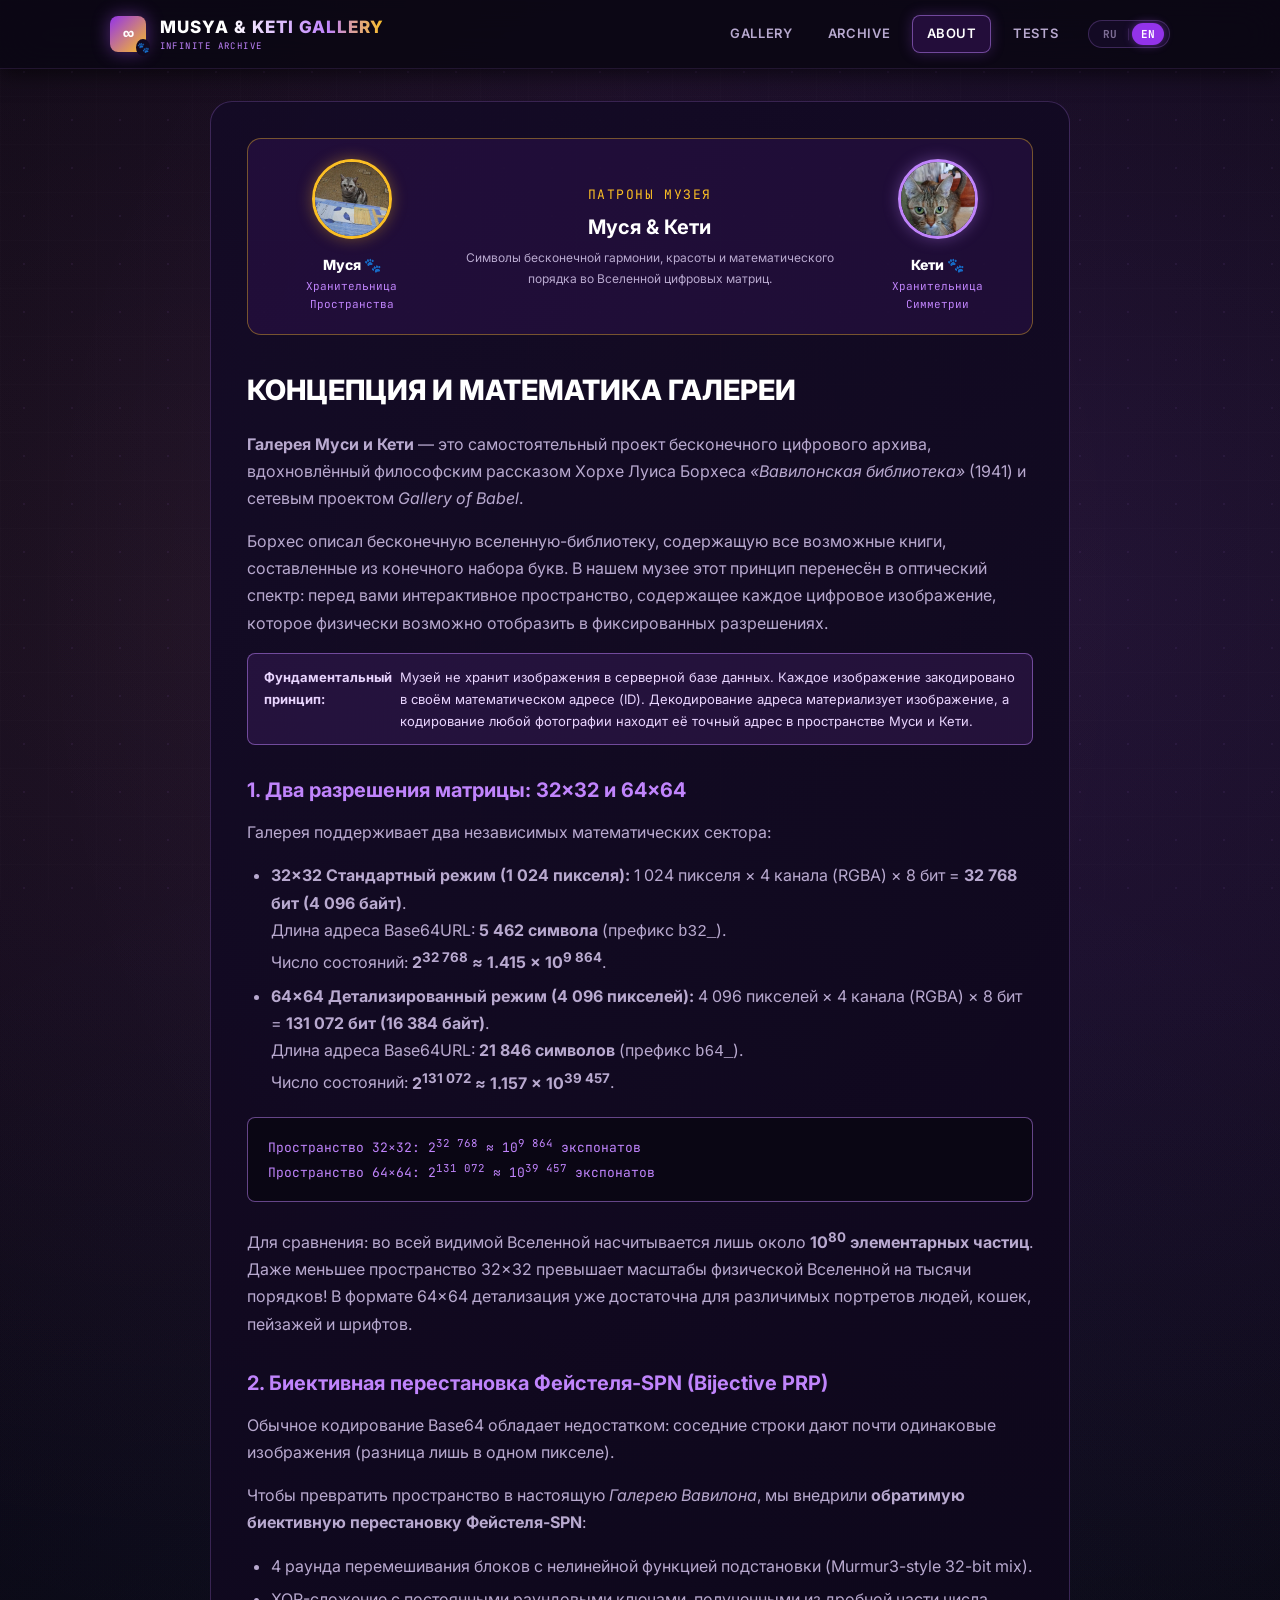
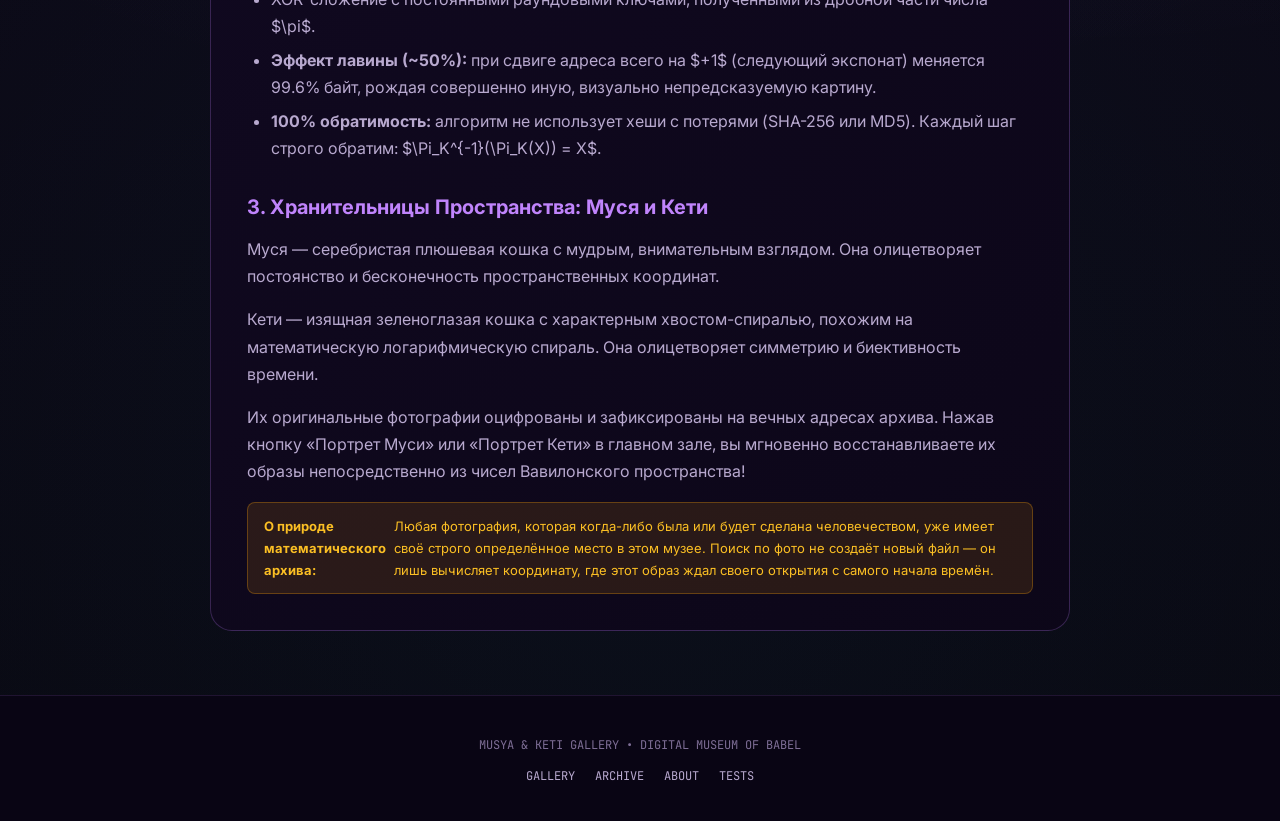
==== docs/about.html @ 3950c117 "Add files via upload" ====
<!DOCTYPE html>
<html lang="ru">
<head>
  <meta charset="UTF-8">
  <meta name="viewport" content="width=device-width, initial-scale=1.0, maximum-scale=5.0">
  <title data-i18n="nav_about">О МУЗЕЕ — ГАЛЕРЕЯ МУСИ И КЕТИ</title>
  <meta name="description" content="Философия, математика и история бесконечной галереи Муси и Кети — цифрового музея всех возможных изображений.">
  <link rel="stylesheet" href="style.css">
  <link rel="preconnect" href="https://fonts.googleapis.com">
  <link rel="preconnect" href="https://fonts.gstatic.com" crossorigin>
  <link href="https://fonts.googleapis.com/css2?family=Inter:wght@400;500;600;700;800;900&family=JetBrains+Mono:wght@400;500;700&display=swap" rel="stylesheet">
</head>
<body>

  <!-- Top Navigation Header -->
  <header class="site-header">
    <div class="container header-inner">
      <a href="index.html" class="logo-group">
        <div class="logo-symbol">∞</div>
        <div class="logo-text-wrap">
          <span class="logo-title" data-i18n="site_name">ГАЛЕРЕЯ МУСИ И КЕТИ</span>
          <span class="logo-badge" data-i18n="site_badge">БЕСКОНЕЧНЫЙ МУЗЕЙ</span>
        </div>
      </a>

      <div class="header-nav-group">
        <nav class="site-nav">
          <a href="index.html" class="nav-link" data-i18n="nav_gallery">ГАЛЕРЕЯ</a>
          <a href="explore.html" class="nav-link" data-i18n="nav_archive">ЗАЛ ЭКСПОНАТОВ</a>
          <a href="about.html" class="nav-link active" data-i18n="nav_about">О МУЗЕЕ</a>
          <a href="tests.html" class="nav-link" data-i18n="nav_tests">ТЕСТЫ</a>
        </nav>

        <!-- Language Switcher Pill -->
        <div class="lang-switch" role="group" aria-label="Выбор языка">
          <button id="langBtnRu" class="lang-btn active" type="button">RU</button>
          <span class="lang-divider">|</span>
          <button id="langBtnEn" class="lang-btn" type="button">EN</button>
        </div>
      </div>
    </div>
  </header>

  <main class="container">
    <article class="doc-box">
      <!-- Museum Dedication Banner -->
      <div style="display: flex; align-items: center; justify-content: center; gap: 1.5rem; margin-bottom: 2rem; padding: 1.25rem; background: rgba(147, 51, 234, 0.1); border: 1px solid var(--border-gold); border-radius: var(--radius-md);">
        <div style="text-align: center;">
          <img src="assets/musya.jpg" alt="Муся" style="width: 80px; height: 80px; border-radius: 50%; object-fit: cover; border: 3px solid var(--accent-gold); box-shadow: 0 0 15px rgba(251, 191, 36, 0.35);">
          <div style="font-weight: 800; font-size: 0.875rem; margin-top: 0.35rem; color: #fff;">Муся 🐾</div>
          <div style="font-size: 0.6875rem; color: var(--accent-lavender); font-family: var(--font-mono);">Хранительница Пространства</div>
        </div>

        <div style="text-align: center; max-width: 380px;">
          <div style="font-size: 0.8125rem; font-family: var(--font-mono); color: var(--accent-gold); letter-spacing: 0.12em;">ПАТРОНЫ МУЗЕЯ</div>
          <h2 style="margin: 0.25rem 0; font-size: 1.25rem; color: #fff;">Муся & Кети</h2>
          <p style="font-size: 0.75rem; color: var(--text-muted); margin: 0;">Символы бесконечной гармонии, красоты и математического порядка во Вселенной цифровых матриц.</p>
        </div>

        <div style="text-align: center;">
          <img src="assets/keti.jpg" alt="Кети" style="width: 80px; height: 80px; border-radius: 50%; object-fit: cover; object-position: center 25%; border: 3px solid var(--accent-lavender); box-shadow: 0 0 15px rgba(192, 132, 252, 0.35);">
          <div style="font-weight: 800; font-size: 0.875rem; margin-top: 0.35rem; color: #fff;">Кети 🐾</div>
          <div style="font-size: 0.6875rem; color: var(--accent-lavender); font-family: var(--font-mono);">Хранительница Симметрии</div>
        </div>
      </div>

      <h1>КОНЦЕПЦИЯ И МАТЕМАТИКА ГАЛЕРЕИ</h1>
      <p>
        <strong>Галерея Муси и Кети</strong> — это самостоятельный проект бесконечного цифрового архива, вдохновлённый философским рассказом Хорхе Луиса Борхеса <em>«Вавилонская библиотека»</em> (1941) и сетевым проектом <em>Gallery of Babel</em>.
      </p>
      <p>
        Борхес описал бесконечную вселенную-библиотеку, содержащую все возможные книги, составленные из конечного набора букв. В нашем музее этот принцип перенесён в оптический спектр: перед вами интерактивное пространство, содержащее каждое цифровое изображение, которое физически возможно отобразить в фиксированных разрешениях.
      </p>

      <div class="alert-banner alert-info">
        <strong>Фундаментальный принцип:</strong> Музей не хранит изображения в серверной базе данных. Каждое изображение закодировано в своём математическом адресе (ID). Декодирование адреса материализует изображение, а кодирование любой фотографии находит её точный адрес в пространстве Муси и Кети.
      </div>

      <h2>1. Два разрешения матрицы: 32×32 и 64×64</h2>
      <p>
        Галерея поддерживает два независимых математических сектора:
      </p>
      <ul>
        <li>
          <strong>32×32 Стандартный режим (1 024 пикселя):</strong>
          1 024 пикселя × 4 канала (RGBA) × 8 бит = <strong>32 768 бит (4 096 байт)</strong>.<br>
          Длина адреса Base64URL: <strong>5 462 символа</strong> (префикс <code>b32_</code>).<br>
          Число состояний: <strong>2<sup>32 768</sup> ≈ 1.415 × 10<sup>9 864</sup></strong>.
        </li>
        <li>
          <strong>64×64 Детализированный режим (4 096 пикселей):</strong>
          4 096 пикселей × 4 канала (RGBA) × 8 бит = <strong>131 072 бит (16 384 байт)</strong>.<br>
          Длина адреса Base64URL: <strong>21 846 символов</strong> (префикс <code>b64_</code>).<br>
          Число состояний: <strong>2<sup>131 072</sup> ≈ 1.157 × 10<sup>39 457</sup></strong>.
        </li>
      </ul>

      <div class="formula-card">
        Пространство 32×32: 2<sup>32 768</sup> ≈ 10<sup>9 864</sup> экспонатов<br>
        Пространство 64×64: 2<sup>131 072</sup> ≈ 10<sup>39 457</sup> экспонатов
      </div>

      <p>
        Для сравнения: во всей видимой Вселенной насчитывается лишь около <strong>10<sup>80</sup> элементарных частиц</strong>. Даже меньшее пространство 32×32 превышает масштабы физической Вселенной на тысячи порядков! В формате 64×64 детализация уже достаточна для различимых портретов людей, кошек, пейзажей и шрифтов.
      </p>

      <h2>2. Биективная перестановка Фейстеля-SPN (Bijective PRP)</h2>
      <p>
        Обычное кодирование Base64 обладает недостатком: соседние строки дают почти одинаковые изображения (разница лишь в одном пикселе).
      </p>
      <p>
        Чтобы превратить пространство в настоящую <em>Галерею Вавилона</em>, мы внедрили <strong>обратимую биективную перестановку Фейстеля-SPN</strong>:
      </p>
      <ul>
        <li>4 раунда перемешивания блоков с нелинейной функцией подстановки (Murmur3-style 32-bit mix).</li>
        <li>XOR-сложение с постоянными раундовыми ключами, полученными из дробной части числа $\pi$.</li>
        <li><strong>Эффект лавины (~50%):</strong> при сдвиге адреса всего на $+1$ (следующий экспонат) меняется 99.6% байт, рождая совершенно иную, визуально непредсказуемую картину.</li>
        <li><strong>100% обратимость:</strong> алгоритм не использует хеши с потерями (SHA-256 или MD5). Каждый шаг строго обратим: $\Pi_K^{-1}(\Pi_K(X)) = X$.</li>
      </ul>

      <h2>3. Хранительницы Пространства: Муся и Кети</h2>
      <p>
        Муся — серебристая плюшевая кошка с мудрым, внимательным взглядом. Она олицетворяет постоянство и бесконечность пространственных координат.
      </p>
      <p>
        Кети — изящная зеленоглазая кошка с характерным хвостом-спиралью, похожим на математическую логарифмическую спираль. Она олицетворяет симметрию и биективность времени.
      </p>
      <p>
        Их оригинальные фотографии оцифрованы и зафиксированы на вечных адресах архива. Нажав кнопку «Портрет Муси» или «Портрет Кети» в главном зале, вы мгновенно восстанавливаете их образы непосредственно из чисел Вавилонского пространства!
      </p>

      <div class="alert-banner alert-warning">
        <strong>О природе математического архива:</strong> Любая фотография, которая когда-либо была или будет сделана человечеством, уже имеет своё строго определённое место в этом музее. Поиск по фото не создаёт новый файл — он лишь вычисляет координату, где этот образ ждал своего открытия с самого начала времён.
      </div>
    </article>
  </main>

  <!-- Mobile Bottom Navigation Bar -->
  <aside class="mobile-bottom-bar" aria-label="Мобильная навигация">
    <nav class="mobile-bottom-nav">
      <a href="index.html" class="mob-nav-btn">
        <span class="mob-icon">🐾</span>
        <span data-i18n="nav_gallery">Галерея</span>
      </a>
      <a href="explore.html" class="mob-nav-btn">
        <span class="mob-icon">🔭</span>
        <span data-i18n="nav_archive">Зал</span>
      </a>
      <a href="about.html" class="mob-nav-btn active">
        <span class="mob-icon">📖</span>
        <span data-i18n="nav_about">О музее</span>
      </a>
      <a href="tests.html" class="mob-nav-btn">
        <span class="mob-icon">🧪</span>
        <span data-i18n="nav_tests">Тесты</span>
      </a>
    </nav>
  </aside>

  <!-- Site Footer -->
  <footer class="site-footer">
    <div class="container footer-inner">
      <p data-i18n="footer_copy">ГАЛЕРЕЯ МУСИ И КЕТИ • БЕСКОНЕЧНЫЙ ЦИФРОВОЙ МУЗЕЙ</p>
      <div class="footer-links">
        <a href="index.html" data-i18n="nav_gallery">ГАЛЕРЕЯ</a>
        <a href="explore.html" data-i18n="nav_archive">ЗАЛ ЭКСПОНАТОВ</a>
        <a href="about.html" data-i18n="nav_about">О МУЗЕЕ</a>
        <a href="tests.html" data-i18n="nav_tests">ТЕСТЫ</a>
      </div>
    </div>
  </footer>

  <script src="i18n.js"></script>
</body>
</html>
---- docs/style.css ----
/*
 * MUSYA & KETI: INFINITE GALLERY - DIGITAL MUSEUM ARCHIVE
 * Dedicated to the two feline guardians: Musya & Keti
 * Aesthetic: Regal Obsidian & Deep Cosmic Amethyst, Ethereal Lavender Glow,
 * Warm Starlight Gold Accents, Beveled Museum Frames & Celestial Motifs
 * Fully Responsive: Desktop, Tablet, and Mobile (from 320px)
 */

:root {
  /* Cosmic Backgrounds */
  --bg-void: #07060b;
  --bg-hall: #0c0817;
  --bg-card: #130a24;
  --bg-card-hover: #1c1033;
  --bg-card-elevated: #22143d;
  --bg-input: #0a0614;

  /* Museum Beveled Frames */
  --frame-outer: #160c2b;
  --frame-bevel: #2a164d;
  --frame-inner: #fdfefe;
  --frame-gold: #fbbf24;
  --frame-gold-glow: rgba(251, 191, 36, 0.4);
  --frame-glow: rgba(168, 85, 247, 0.35);

  /* Color Accents */
  --accent-purple: #9333ea;
  --accent-lavender: #c084fc;
  --accent-lavender-light: #e9d5ff;
  --accent-purple-glow: rgba(168, 85, 247, 0.45);
  --accent-gold: #fbbf24;
  --accent-gold-dark: #d97706;
  --accent-gold-glow: rgba(251, 191, 36, 0.35);
  --accent-blue: #38bdf8;
  --accent-blue-glow: rgba(56, 189, 248, 0.25);
  --accent-indigo: #6366f1;

  /* Borders */
  --border-subtle: rgba(192, 132, 252, 0.12);
  --border-light: rgba(192, 132, 252, 0.24);
  --border-accent: rgba(192, 132, 252, 0.5);
  --border-gold: rgba(251, 191, 36, 0.4);

  /* Typography Colors */
  --text-main: #fcfbfe;
  --text-muted: #b8a9cf;
  --text-dim: #7e6e96;
  --text-accent: #d8b4fe;
  --text-gold: #fde68a;

  /* Status Colors */
  --status-success: #10b981;
  --status-error: #f43f5e;
  --status-warning: #f59e0b;

  /* Fonts */
  --font-sans: 'Inter', -apple-system, BlinkMacSystemFont, 'Segoe UI', Roboto, sans-serif;
  --font-mono: 'JetBrains Mono', 'Fira Code', 'Courier New', monospace;

  /* Border Radii */
  --radius-xs: 4px;
  --radius-sm: 8px;
  --radius-md: 14px;
  --radius-lg: 22px;
  --radius-full: 9999px;
}

*, *::before, *::after {
  box-sizing: border-box;
  margin: 0;
  padding: 0;
}

html {
  font-size: 16px;
  scroll-behavior: smooth;
  color-scheme: dark;
  -webkit-text-size-adjust: 100%;
}

body {
  background-color: var(--bg-void);
  color: var(--text-main);
  font-family: var(--font-sans);
  line-height: 1.5;
  min-height: 100vh;
  display: flex;
  flex-direction: column;
  overflow-x: hidden;
  background-image: 
    radial-gradient(circle at 50% 12%, rgba(147, 51, 234, 0.12) 0%, transparent 65%),
    radial-gradient(circle at 15% 25%, rgba(251, 191, 36, 0.05) 0%, transparent 45%),
    radial-gradient(circle at 85% 25%, rgba(192, 132, 252, 0.08) 0%, transparent 50%),
    radial-gradient(circle at 50% 85%, rgba(56, 189, 248, 0.05) 0%, transparent 60%),
    linear-gradient(to bottom, #07060b, #0d0818 40%, #08060e);
}

/* Celestial Starlight & Arch Grid Texture */
body::before {
  content: "";
  position: fixed;
  inset: 0;
  background-size: 48px 48px;
  background-image: 
    radial-gradient(circle, rgba(192, 132, 252, 0.07) 1px, transparent 1px),
    linear-gradient(to right, rgba(255, 255, 255, 0.012) 1px, transparent 1px),
    linear-gradient(to bottom, rgba(255, 255, 255, 0.012) 1px, transparent 1px);
  pointer-events: none;
  z-index: 0;
}

.container {
  width: 100%;
  max-width: 1100px;
  margin: 0 auto;
  padding: 0 1.25rem;
  position: relative;
  z-index: 1;
}

/* =========================================
   TOP NAVIGATION HEADER
   ========================================= */

.site-header {
  border-bottom: 1px solid var(--border-subtle);
  background: rgba(11, 7, 20, 0.92);
  backdrop-filter: blur(20px);
  -webkit-backdrop-filter: blur(20px);
  position: sticky;
  top: 0;
  z-index: 100;
  box-shadow: 0 4px 20px rgba(0, 0, 0, 0.6);
}

.header-inner {
  display: flex;
  align-items: center;
  justify-content: space-between;
  height: 68px;
  gap: 1rem;
}

.logo-group {
  display: flex;
  align-items: center;
  gap: 0.85rem;
  text-decoration: none;
  color: var(--text-main);
  transition: transform 0.2s ease;
}

.logo-group:hover {
  transform: translateY(-1px);
}

.logo-symbol {
  width: 36px;
  height: 36px;
  border-radius: var(--radius-sm);
  background: linear-gradient(135deg, var(--accent-purple), var(--accent-gold));
  display: flex;
  align-items: center;
  justify-content: center;
  font-weight: 800;
  font-family: var(--font-mono);
  font-size: 1.15rem;
  color: #fff;
  box-shadow: 0 0 18px var(--accent-purple-glow);
  position: relative;
}

.logo-symbol::after {
  content: "🐾";
  position: absolute;
  font-size: 0.625rem;
  bottom: -4px;
  right: -4px;
  background: #110920;
  border-radius: 50%;
  padding: 1px;
}

.logo-text-wrap {
  display: flex;
  flex-direction: column;
}

.logo-title {
  font-size: 1.0625rem;
  font-weight: 800;
  letter-spacing: 0.06em;
  background: linear-gradient(90deg, #ffffff 30%, var(--accent-lavender) 75%, var(--accent-gold) 100%);
  -webkit-background-clip: text;
  -webkit-text-fill-color: transparent;
}

.logo-badge {
  font-family: var(--font-mono);
  font-size: 0.5625rem;
  letter-spacing: 0.16em;
  color: var(--accent-lavender);
  text-transform: uppercase;
}

.header-nav-group {
  display: flex;
  align-items: center;
  gap: 1rem;
}

.site-nav {
  display: flex;
  align-items: center;
  gap: 0.5rem;
}

.nav-link {
  font-size: 0.8125rem;
  font-weight: 600;
  letter-spacing: 0.05em;
  text-transform: uppercase;
  color: var(--text-muted);
  text-decoration: none;
  padding: 0.45rem 0.85rem;
  border-radius: var(--radius-sm);
  transition: all 0.2s ease;
  min-height: 38px;
  display: inline-flex;
  align-items: center;
}

.nav-link:hover {
  color: var(--text-main);
  background: rgba(192, 132, 252, 0.08);
}

.nav-link.active {
  color: #fff;
  background: rgba(147, 51, 234, 0.18);
  border: 1px solid var(--border-accent);
  box-shadow: 0 0 14px rgba(168, 85, 247, 0.25);
}

/* Language Switcher Pill in Header */
.lang-switch {
  display: inline-flex;
  align-items: center;
  background: var(--bg-card);
  border: 1px solid var(--border-light);
  border-radius: var(--radius-full);
  padding: 2px 5px;
  gap: 2px;
}

.lang-btn {
  background: transparent;
  border: none;
  color: var(--text-dim);
  font-family: var(--font-mono);
  font-size: 0.6875rem;
  font-weight: 700;
  padding: 0.25rem 0.55rem;
  border-radius: var(--radius-full);
  cursor: pointer;
  transition: all 0.2s ease;
}

.lang-btn:hover {
  color: var(--text-main);
}

.lang-btn.active {
  background: var(--accent-purple);
  color: #fff;
  box-shadow: 0 0 10px var(--accent-purple-glow);
}

.lang-divider {
  color: var(--border-light);
  font-size: 0.625rem;
}

/* =========================================
   CATS MUSEUM HERO (MUSYA & KETI MEDALLIONS)
   ========================================= */

.cats-museum-hero {
  width: 100%;
  max-width: 900px;
  margin: 1.5rem auto 1.5rem;
  display: flex;
  align-items: center;
  justify-content: space-between;
  gap: 1.25rem;
  padding: 1.25rem 1.75rem;
  background: linear-gradient(135deg, rgba(23, 13, 44, 0.75) 0%, rgba(13, 8, 25, 0.85) 100%);
  border: 1px solid var(--border-light);
  border-radius: var(--radius-lg);
  box-shadow: 
    0 15px 35px -5px rgba(0, 0, 0, 0.7),
    inset 0 0 30px rgba(168, 85, 247, 0.08),
    0 0 0 1px rgba(251, 191, 36, 0.15);
  backdrop-filter: blur(12px);
  position: relative;
  overflow: hidden;
}

.cats-museum-hero::before {
  content: "";
  position: absolute;
  top: 0;
  left: 20%;
  right: 20%;
  height: 1px;
  background: linear-gradient(90deg, transparent, var(--accent-gold), var(--accent-lavender), transparent);
}

/* Cat Guardian Medallion Card */
.cat-guardian-card {
  display: flex;
  flex-direction: column;
  align-items: center;
  gap: 0.5rem;
  cursor: pointer;
  text-decoration: none;
  background: transparent;
  border: none;
  color: inherit;
  transition: all 0.25s ease;
  user-select: none;
  padding: 0.25rem;
  flex: 0 0 130px;
}

.cat-guardian-card:hover {
  transform: translateY(-3px) scale(1.03);
}

.cat-guardian-card:hover .cat-medallion-frame {
  box-shadow: 
    0 0 30px var(--accent-purple-glow),
    0 0 0 3px var(--accent-gold),
    inset 0 0 15px var(--accent-purple);
}

.cat-guardian-card:hover .cat-portrait-img {
  transform: scale(1.08);
}

.cat-guardian-card:focus-visible {
  outline: 2px solid var(--accent-gold);
  border-radius: var(--radius-md);
}

/* Circular Medallion Frame */
.cat-medallion-frame {
  width: 96px;
  height: 96px;
  border-radius: 50%;
  position: relative;
  padding: 4px;
  background: linear-gradient(135deg, var(--accent-gold) 0%, var(--frame-bevel) 45%, var(--accent-purple) 100%);
  box-shadow: 
    0 0 22px rgba(168, 85, 247, 0.35),
    0 0 0 2px rgba(251, 191, 36, 0.35),
    inset 0 0 12px rgba(0, 0, 0, 0.8);
  animation: catPulse 4s ease-in-out infinite;
  display: flex;
  align-items: center;
  justify-content: center;
}

.cat-keti .cat-medallion-frame {
  animation-delay: 2s;
  background: linear-gradient(135deg, var(--accent-lavender) 0%, var(--frame-bevel) 45%, var(--accent-gold) 100%);
}

@keyframes catPulse {
  0%, 100% {
    box-shadow: 
      0 0 20px rgba(168, 85, 247, 0.35),
      0 0 0 2px rgba(251, 191, 36, 0.3);
  }
  50% {
    box-shadow: 
      0 0 32px rgba(192, 132, 252, 0.6),
      0 0 0 2px rgba(251, 191, 36, 0.6);
  }
}

.cat-portrait-img {
  width: 100%;
  height: 100%;
  border-radius: 50%;
  object-fit: cover;
  object-position: center;
  display: block;
  transition: transform 0.35s ease;
  border: 2px solid #000;
}

.cat-keti .cat-portrait-img {
  object-position: center 25%;
}

.cat-paw-badge {
  position: absolute;
  bottom: -2px;
  right: -2px;
  width: 26px;
  height: 26px;
  border-radius: 50%;
  background: var(--bg-card-elevated);
  border: 2px solid var(--accent-gold);
  color: var(--accent-gold);
  font-size: 0.75rem;
  display: flex;
  align-items: center;
  justify-content: center;
  box-shadow: 0 2px 8px rgba(0, 0, 0, 0.8);
}

.cat-info-tag {
  display: flex;
  flex-direction: column;
  align-items: center;
  text-align: center;
}

.cat-name {
  font-weight: 800;
  font-size: 0.9375rem;
  letter-spacing: 0.04em;
  color: #fff;
  display: flex;
  align-items: center;
  gap: 0.25rem;
}

.cat-role {
  font-size: 0.6875rem;
  color: var(--accent-lavender);
  font-family: var(--font-mono);
  letter-spacing: 0.02em;
  white-space: nowrap;
}

/* Center Grand Title in Hero */
.museum-grand-title {
  display: flex;
  flex-direction: column;
  align-items: center;
  text-align: center;
  flex: 1;
}

.museum-celestial-badge {
  display: inline-flex;
  align-items: center;
  gap: 0.5rem;
  background: rgba(147, 51, 234, 0.15);
  border: 1px solid var(--border-accent);
  padding: 0.25rem 0.85rem;
  border-radius: var(--radius-full);
  font-family: var(--font-mono);
  font-size: 0.6875rem;
  font-weight: 700;
  color: var(--accent-lavender);
  letter-spacing: 0.15em;
  margin-bottom: 0.5rem;
  box-shadow: 0 0 15px rgba(168, 85, 247, 0.2);
}

.star-icon {
  color: var(--accent-gold);
  font-size: 0.8125rem;
}

.paw-icon {
  font-size: 0.75rem;
}

.museum-main-heading {
  font-size: 1.85rem;
  font-weight: 900;
  letter-spacing: 0.05em;
  line-height: 1.15;
  background: linear-gradient(135deg, #ffffff 20%, var(--accent-lavender) 65%, var(--accent-gold) 100%);
  -webkit-background-clip: text;
  -webkit-text-fill-color: transparent;
  margin-bottom: 0.4rem;
  text-shadow: 0 0 35px rgba(168, 85, 247, 0.3);
}

.museum-sub-heading {
  font-size: 0.8125rem;
  color: var(--text-muted);
  max-width: 480px;
  line-height: 1.45;
}

/* =========================================
   MUSEUM EXHIBITION HALL (MAIN SCREEN)
   ========================================= */

.museum-hall {
  padding: 0.5rem 0 3.5rem;
  display: flex;
  flex-direction: column;
  align-items: center;
  text-align: center;
}

/* Top Exhibition Header Bar (Above the Artwork) */
.exhibit-top-bar {
  width: 100%;
  max-width: 580px;
  display: flex;
  flex-wrap: wrap;
  align-items: center;
  justify-content: space-between;
  gap: 0.75rem;
  margin-bottom: 1.25rem;
  padding: 0 0.5rem;
}

.exhibit-number-tag {
  display: flex;
  align-items: center;
  gap: 0.5rem;
  font-family: var(--font-mono);
  font-size: 0.75rem;
  color: var(--text-muted);
}

.exhibit-badge {
  background: rgba(147, 51, 234, 0.16);
  border: 1px solid var(--border-accent);
  color: var(--accent-lavender);
  padding: 0.22rem 0.65rem;
  border-radius: var(--radius-full);
  font-size: 0.6875rem;
  font-weight: 700;
  text-transform: uppercase;
  letter-spacing: 0.04em;
}

.exhibit-short-id {
  color: var(--text-accent);
  cursor: pointer;
  border-bottom: 1px dashed rgba(192, 132, 252, 0.45);
  transition: all 0.2s ease;
}

.exhibit-short-id:hover {
  color: #fff;
  border-bottom-color: var(--accent-gold);
}

.exhibit-top-actions {
  display: flex;
  align-items: center;
  gap: 0.5rem;
}

/* Resolution Sector Pills */
.res-pill-switch {
  display: inline-flex;
  background: var(--bg-card);
  border: 1px solid var(--border-light);
  border-radius: var(--radius-full);
  padding: 2px;
}

.res-pill-btn {
  background: transparent;
  border: none;
  color: var(--text-dim);
  font-family: var(--font-mono);
  font-size: 0.6875rem;
  font-weight: 700;
  padding: 0.25rem 0.65rem;
  border-radius: var(--radius-full);
  cursor: pointer;
  transition: all 0.2s ease;
}

.res-pill-btn.active {
  background: linear-gradient(135deg, var(--accent-purple), var(--accent-indigo));
  color: #fff;
  box-shadow: 0 0 12px var(--accent-purple-glow);
}

/* =========================================
   THE CENTRAL MUSEUM FRAME (MASTERPIECE)
   ========================================= */

.museum-frame-stage {
  position: relative;
  display: flex;
  align-items: center;
  justify-content: center;
  margin: 0.5rem 0 1.5rem;
}

/* Outer Beveled Royal Amethyst Frame */
.museum-frame-outer {
  background: linear-gradient(135deg, #1c0e33 0%, #100820 50%, #1a0e30 100%);
  border: 14px solid var(--frame-bevel);
  border-radius: var(--radius-md);
  box-shadow: 
    0 25px 60px -10px rgba(0, 0, 0, 0.95),
    0 0 0 2px var(--border-gold),
    0 0 45px var(--frame-glow);
  padding: 10px;
  position: relative;
  transition: all 0.3s ease;
}

.museum-frame-outer::before {
  content: "";
  position: absolute;
  inset: -14px;
  border: 1px solid rgba(251, 191, 36, 0.3);
  border-radius: calc(var(--radius-md) + 2px);
  pointer-events: none;
}

/* Inner Light Passe-Partout / Matte Lining */
.museum-frame-inner {
  background: #000;
  border: 3px solid rgba(255, 255, 255, 0.9);
  box-shadow: 
    inset 0 0 25px rgba(0, 0, 0, 0.9),
    0 0 0 1px rgba(251, 191, 36, 0.4);
  border-radius: 2px;
  overflow: hidden;
  display: flex;
  align-items: center;
  justify-content: center;
  position: relative;
}

/* The Canvas Itself */
.artwork-canvas {
  width: 440px;
  height: 440px;
  max-width: 84vw;
  max-height: 84vw;
  image-rendering: -moz-crisp-edges;
  image-rendering: -webkit-crisp-edges;
  image-rendering: pixelated;
  image-rendering: crisp-edges;
  display: block;
}

/* =========================================
   MUSEUM CONTROLS & BABEL NAVIGATION DECK
   ========================================= */

.museum-controls {
  width: 100%;
  max-width: 580px;
  display: flex;
  flex-direction: column;
  gap: 0.85rem;
  margin-bottom: 2rem;
}

/* Primary Traversal Row: PREV / RANDOM / NEXT */
.traversal-row {
  display: flex;
  align-items: center;
  justify-content: center;
  gap: 0.55rem;
}

.nav-btn {
  display: inline-flex;
  align-items: center;
  justify-content: center;
  gap: 0.45rem;
  background: var(--bg-card);
  border: 1px solid var(--border-light);
  color: var(--text-main);
  font-family: var(--font-sans);
  font-size: 0.8125rem;
  font-weight: 700;
  letter-spacing: 0.04em;
  padding: 0.75rem 1.15rem;
  border-radius: var(--radius-sm);
  cursor: pointer;
  transition: all 0.2s ease;
  min-height: 48px;
  text-decoration: none;
  flex: 1;
}

.nav-btn:hover {
  background: var(--bg-card-hover);
  border-color: var(--border-accent);
  transform: translateY(-1px);
  box-shadow: 0 4px 12px rgba(0, 0, 0, 0.4);
}

.nav-btn-random {
  background: linear-gradient(135deg, var(--accent-purple), #7c3aed);
  border-color: transparent;
  color: #fff;
  box-shadow: 0 4px 16px var(--accent-purple-glow);
  flex: 1.25;
}

.nav-btn-random:hover {
  box-shadow: 0 6px 24px rgba(168, 85, 247, 0.55);
  transform: translateY(-2px);
}

.nav-btn-step {
  font-family: var(--font-mono);
  font-size: 0.75rem;
  padding: 0.5rem 0.75rem;
  flex: 0 0 auto;
  color: var(--text-dim);
}

.nav-btn-step:hover {
  color: var(--accent-lavender);
}

/* Auxiliary Tools Row */
.tools-row {
  display: flex;
  flex-wrap: wrap;
  align-items: center;
  justify-content: center;
  gap: 0.5rem;
}

.tool-btn {
  background: rgba(23, 13, 44, 0.65);
  border: 1px solid var(--border-light);
  color: var(--text-muted);
  font-family: var(--font-sans);
  font-size: 0.75rem;
  font-weight: 600;
  padding: 0.5rem 0.85rem;
  border-radius: var(--radius-sm);
  cursor: pointer;
  transition: all 0.2s ease;
  display: inline-flex;
  align-items: center;
  gap: 0.4rem;
  min-height: 38px;
}

.tool-btn:hover {
  color: #fff;
  background: rgba(147, 51, 234, 0.22);
  border-color: var(--border-accent);
  transform: translateY(-1px);
}

/* Special Cat Quick Portrait Buttons */
.tool-btn-cat {
  border-color: var(--border-gold);
  color: var(--text-gold);
  background: rgba(251, 191, 36, 0.08);
}

.tool-btn-cat:hover {
  background: rgba(251, 191, 36, 0.18);
  border-color: var(--accent-gold);
  box-shadow: 0 0 14px var(--accent-gold-glow);
  color: #fff;
}

/* =========================================
   MUSEUM EXHIBIT PLACARD (METADATA)
   ========================================= */

.museum-placard {
  width: 100%;
  max-width: 580px;
  background: linear-gradient(135deg, rgba(19, 10, 36, 0.95) 0%, rgba(13, 7, 24, 0.95) 100%);
  border: 1px solid var(--border-light);
  border-radius: var(--radius-md);
  padding: 1.4rem 1.6rem;
  text-align: left;
  box-shadow: 
    0 10px 30px rgba(0, 0, 0, 0.7),
    0 0 0 1px rgba(251, 191, 36, 0.1);
  position: relative;
}

.placard-title-row {
  display: flex;
  align-items: center;
  justify-content: space-between;
  margin-bottom: 0.5rem;
}

.placard-title {
  font-size: 0.875rem;
  font-weight: 800;
  letter-spacing: 0.05em;
  text-transform: uppercase;
  color: #fff;
  display: flex;
  align-items: center;
  gap: 0.4rem;
}

.placard-provenance {
  font-family: var(--font-mono);
  font-size: 0.6875rem;
  color: var(--accent-lavender);
}

.placard-desc {
  font-size: 0.8125rem;
  color: var(--text-muted);
  line-height: 1.5;
  margin-bottom: 1rem;
}

/* Curator Badge in Placard */
.placard-curators-badge {
  display: flex;
  align-items: center;
  justify-content: space-between;
  gap: 0.85rem;
  background: rgba(10, 6, 20, 0.7);
  border: 1px solid var(--border-subtle);
  border-radius: var(--radius-sm);
  padding: 0.5rem 0.85rem;
  margin-bottom: 1rem;
}

.curator-thumbs {
  display: flex;
  align-items: center;
}

.curator-avatar {
  width: 32px;
  height: 32px;
  border-radius: 50%;
  object-fit: cover;
  border: 2px solid var(--accent-gold);
  margin-right: -8px;
  box-shadow: 0 0 8px rgba(0, 0, 0, 0.7);
}

.curator-avatar:last-child {
  border-color: var(--accent-lavender);
}

.curator-text {
  display: flex;
  flex-direction: column;
  flex: 1;
  padding-left: 0.5rem;
}

.curator-label {
  font-size: 0.75rem;
  font-weight: 700;
  color: #fff;
}

.curator-seal {
  font-family: var(--font-mono);
  font-size: 0.625rem;
  color: var(--accent-gold);
  letter-spacing: 0.08em;
}

.placard-stats {
  display: grid;
  grid-template-columns: repeat(3, 1fr);
  gap: 0.5rem;
  border-top: 1px solid var(--border-subtle);
  padding-top: 0.75rem;
  margin-bottom: 1rem;
}

.placard-stat-item {
  display: flex;
  flex-direction: column;
}

.placard-stat-label {
  font-family: var(--font-mono);
  font-size: 0.5625rem;
  color: var(--text-dim);
  text-transform: uppercase;
}

.placard-stat-val {
  font-family: var(--font-mono);
  font-size: 0.8125rem;
  font-weight: 700;
  color: var(--text-main);
}

/* Expandable Full ID Drawer in Placard */
.placard-id-box {
  background: var(--bg-input);
  border: 1px solid var(--border-subtle);
  border-radius: var(--radius-sm);
  padding: 0.65rem 0.85rem;
}

.placard-id-header {
  display: flex;
  justify-content: space-between;
  align-items: center;
  margin-bottom: 0.35rem;
  font-family: var(--font-mono);
  font-size: 0.625rem;
  color: var(--text-dim);
  text-transform: uppercase;
}

.placard-id-text {
  font-family: var(--font-mono);
  font-size: 0.6875rem;
  line-height: 1.4;
  color: var(--text-accent);
  word-break: break-all;
  overflow-wrap: anywhere;
  max-height: 80px;
  overflow-y: auto;
  padding-right: 0.25rem;
}

/* Buttons */
.btn {
  display: inline-flex;
  align-items: center;
  justify-content: center;
  gap: 0.4rem;
  font-family: var(--font-sans);
  font-size: 0.8125rem;
  font-weight: 700;
  padding: 0.55rem 1rem;
  border-radius: var(--radius-sm);
  cursor: pointer;
  transition: all 0.2s ease;
  text-decoration: none;
  min-height: 38px;
  border: 1px solid transparent;
}

.btn-sm {
  padding: 0.35rem 0.75rem;
  font-size: 0.6875rem;
  min-height: 30px;
}

.btn-primary {
  background: linear-gradient(135deg, var(--accent-purple), #7c3aed);
  color: #fff;
  box-shadow: 0 4px 14px var(--accent-purple-glow);
}

.btn-primary:hover {
  box-shadow: 0 6px 20px rgba(168, 85, 247, 0.6);
  transform: translateY(-1px);
}

.btn-secondary {
  background: rgba(255, 255, 255, 0.05);
  border-color: var(--border-light);
  color: var(--text-main);
}

.btn-secondary:hover {
  background: rgba(255, 255, 255, 0.1);
  border-color: var(--border-accent);
}

/* =========================================
   MUSEUM MODALS (SEARCH & PHOTO LOCATOR)
   ========================================= */

.modal-overlay {
  position: fixed;
  inset: 0;
  background: rgba(5, 3, 10, 0.88);
  backdrop-filter: blur(10px);
  -webkit-backdrop-filter: blur(10px);
  z-index: 1000;
  display: none;
  align-items: center;
  justify-content: center;
  padding: 1rem;
}

.modal-overlay.active {
  display: flex;
  animation: modalFade 0.2s ease;
}

@keyframes modalFade {
  from { opacity: 0; transform: scale(0.96); }
  to { opacity: 1; transform: scale(1); }
}

.modal-window {
  background: linear-gradient(135deg, #170d2d 0%, #100820 100%);
  border: 1px solid var(--border-accent);
  border-radius: var(--radius-lg);
  width: 100%;
  max-width: 520px;
  padding: 1.75rem;
  box-shadow: 0 25px 60px rgba(0, 0, 0, 0.95);
  position: relative;
}

.modal-header {
  display: flex;
  justify-content: space-between;
  align-items: center;
  margin-bottom: 1.25rem;
}

.modal-title {
  font-size: 1.125rem;
  font-weight: 700;
  display: flex;
  align-items: center;
  gap: 0.5rem;
  color: #fff;
}

.modal-close-btn {
  background: transparent;
  border: none;
  color: var(--text-muted);
  font-size: 1.5rem;
  line-height: 1;
  cursor: pointer;
  padding: 0.25rem;
  transition: color 0.15s ease;
}

.modal-close-btn:hover {
  color: #fff;
}

.modal-textarea {
  width: 100%;
  height: 110px;
  background: var(--bg-input);
  border: 1px solid var(--border-light);
  border-radius: var(--radius-sm);
  color: #fff;
  font-family: var(--font-mono);
  font-size: 0.75rem;
  padding: 0.75rem;
  resize: vertical;
  outline: none;
  transition: border-color 0.2s ease;
}

.modal-textarea:focus {
  border-color: var(--accent-lavender);
  box-shadow: 0 0 12px var(--accent-purple-glow);
}

.modal-dropzone {
  border: 2px dashed var(--border-accent);
  background: rgba(147, 51, 234, 0.05);
  border-radius: var(--radius-md);
  padding: 2rem 1.5rem;
  text-align: center;
  cursor: pointer;
  transition: all 0.2s ease;
}

.modal-dropzone:hover, .modal-dropzone.dragover {
  background: rgba(147, 51, 234, 0.12);
  border-color: var(--accent-gold);
}

.modal-preview-strip {
  display: flex;
  align-items: center;
  gap: 1rem;
  background: var(--bg-input);
  border: 1px solid var(--border-subtle);
  border-radius: var(--radius-sm);
  padding: 0.75rem 1rem;
  margin-top: 1rem;
}

.modal-thumb {
  width: 56px;
  height: 56px;
  border-radius: 4px;
  object-fit: cover;
  border: 1px solid var(--border-light);
}

.alert-banner {
  padding: 0.75rem 1rem;
  border-radius: var(--radius-sm);
  font-size: 0.8125rem;
  display: flex;
  align-items: flex-start;
  gap: 0.5rem;
  margin-top: 1rem;
}

.alert-warning {
  background: rgba(245, 158, 11, 0.12);
  border: 1px solid rgba(245, 158, 11, 0.3);
  color: #fbbf24;
}

.alert-error {
  background: rgba(244, 63, 94, 0.12);
  border: 1px solid rgba(244, 63, 94, 0.3);
  color: #fb7185;
}

.alert-info {
  background: rgba(168, 85, 247, 0.12);
  border: 1px solid var(--border-accent);
  color: var(--accent-lavender-light);
}

/* =========================================
   EXPLORE ARCHIVE CORRIDOR
   ========================================= */

.explore-grid {
  display: grid;
  grid-template-columns: repeat(auto-fill, minmax(230px, 1fr));
  gap: 1.25rem;
  margin-top: 1.5rem;
}

.explore-card {
  background: linear-gradient(135deg, rgba(20, 11, 38, 0.9) 0%, rgba(13, 7, 25, 0.9) 100%);
  border: 1px solid var(--border-subtle);
  border-radius: var(--radius-md);
  padding: 1.15rem;
  display: flex;
  flex-direction: column;
  align-items: center;
  transition: all 0.25s ease;
  position: relative;
}

.explore-card:hover {
  transform: translateY(-4px);
  border-color: var(--border-accent);
  box-shadow: 0 10px 25px rgba(147, 51, 234, 0.25);
}

.explore-canvas-wrap {
  width: 180px;
  height: 180px;
  background: #000;
  border: 4px solid var(--frame-bevel);
  border-radius: 4px;
  overflow: hidden;
  margin-bottom: 0.75rem;
  display: flex;
  align-items: center;
  justify-content: center;
  box-shadow: inset 0 0 12px rgba(0, 0, 0, 0.8);
}

.explore-canvas {
  width: 180px;
  height: 180px;
  image-rendering: pixelated;
  image-rendering: crisp-edges;
  display: block;
}

.explore-card-info {
  width: 100%;
}

.explore-card-actions {
  display: flex;
  gap: 0.5rem;
  width: 100%;
  margin-top: 0.5rem;
}

.explore-card-actions .btn {
  flex: 1;
}

/* Documentation Box (about.html) */
.doc-box {
  background: linear-gradient(135deg, rgba(20, 11, 38, 0.95) 0%, rgba(13, 7, 25, 0.95) 100%);
  border: 1px solid var(--border-light);
  border-radius: var(--radius-lg);
  padding: 2.25rem;
  margin: 2rem auto 4rem;
  max-width: 860px;
  line-height: 1.7;
}

.doc-box h1 {
  font-size: 1.75rem;
  font-weight: 800;
  margin-bottom: 1rem;
  color: #fff;
}

.doc-box h2 {
  font-size: 1.25rem;
  font-weight: 700;
  margin: 1.75rem 0 0.75rem;
  color: var(--accent-lavender);
}

.doc-box p {
  color: var(--text-muted);
  margin-bottom: 1rem;
}

.doc-box ul {
  padding-left: 1.5rem;
  margin-bottom: 1.25rem;
  color: var(--text-muted);
}

.doc-box li {
  margin-bottom: 0.4rem;
}

.formula-card {
  background: var(--bg-input);
  border: 1px solid var(--border-accent);
  border-radius: var(--radius-sm);
  padding: 1rem 1.25rem;
  font-family: var(--font-mono);
  font-size: 0.8125rem;
  color: var(--accent-lavender);
  margin: 1rem 0 1.5rem;
}

/* Toast Notifications */
.toast-container {
  position: fixed;
  bottom: 5rem;
  right: 1.5rem;
  z-index: 9999;
  display: flex;
  flex-direction: column;
  gap: 0.5rem;
  pointer-events: none;
}

.toast {
  background: rgba(22, 13, 40, 0.96);
  border: 1px solid var(--border-accent);
  border-radius: var(--radius-md);
  padding: 0.8rem 1.1rem;
  color: #fff;
  font-size: 0.8125rem;
  box-shadow: 0 12px 30px rgba(0, 0, 0, 0.85);
  backdrop-filter: blur(12px);
  display: flex;
  align-items: center;
  gap: 0.65rem;
  pointer-events: auto;
  max-width: 360px;
}

/* Mobile Bottom Navigation Bar */
.mobile-bottom-bar {
  display: none;
  position: fixed;
  bottom: 0;
  left: 0;
  right: 0;
  background: rgba(12, 7, 24, 0.97);
  border-top: 1px solid var(--border-subtle);
  backdrop-filter: blur(20px);
  -webkit-backdrop-filter: blur(20px);
  z-index: 200;
  padding: 0.35rem 0.5rem calc(0.35rem + env(safe-area-inset-bottom));
}

.mobile-bottom-nav {
  display: grid;
  grid-template-columns: repeat(4, 1fr);
  gap: 0.25rem;
}

.mob-nav-btn {
  display: flex;
  flex-direction: column;
  align-items: center;
  justify-content: center;
  gap: 0.2rem;
  text-decoration: none;
  color: var(--text-dim);
  padding: 0.4rem 0.2rem;
  border-radius: var(--radius-sm);
  font-size: 0.6875rem;
  font-weight: 600;
  transition: all 0.15s ease;
  min-height: 48px;
}

.mob-nav-btn:hover, .mob-nav-btn.active {
  color: #fff;
}

.mob-nav-btn.active {
  color: var(--accent-lavender);
}

.mob-icon {
  font-size: 1.15rem;
  line-height: 1;
}

/* Site Footer */
.site-footer {
  margin-top: auto;
  border-top: 1px solid var(--border-subtle);
  background: rgba(10, 6, 20, 0.97);
  padding: 2.25rem 0 calc(2.25rem + 60px);
  text-align: center;
  color: var(--text-dim);
  font-size: 0.75rem;
  font-family: var(--font-mono);
}

@media (min-width: 769px) {
  .site-footer {
    padding: 2.5rem 0;
  }
}

.footer-inner {
  display: flex;
  flex-direction: column;
  gap: 0.5rem;
  align-items: center;
}

.footer-links {
  display: flex;
  gap: 1.25rem;
  margin-top: 0.35rem;
}

.footer-links a {
  color: var(--text-muted);
  text-decoration: none;
  transition: color 0.2s ease;
}

.footer-links a:hover {
  color: var(--accent-lavender);
}

/* =========================================
   RESPONSIVE & MOBILE ADAPTATION
   ========================================= */

@media (max-width: 768px) {
  .site-nav {
    display: none;
  }

  .mobile-bottom-bar {
    display: block;
  }

  .toast-container {
    bottom: 4.75rem;
    right: 1rem;
    left: 1rem;
  }

  .cats-museum-hero {
    flex-direction: row;
    padding: 1rem 1rem;
    gap: 0.75rem;
  }

  .cat-guardian-card {
    flex: 0 0 85px;
  }

  .cat-medallion-frame {
    width: 68px;
    height: 68px;
  }

  .cat-name {
    font-size: 0.8125rem;
  }

  .cat-role {
    font-size: 0.5625rem;
    display: none; /* Hide role on small screens to preserve elegance */
  }

  .museum-main-heading {
    font-size: 1.25rem;
  }

  .museum-sub-heading {
    font-size: 0.6875rem;
    display: -webkit-box;
    -webkit-line-clamp: 2;
    -webkit-box-orient: vertical;
    overflow: hidden;
  }

  .artwork-canvas {
    width: 330px;
    height: 330px;
  }
}

@media (max-width: 480px) {
  .cats-museum-hero {
    padding: 0.75rem 0.5rem;
    gap: 0.5rem;
  }

  .cat-guardian-card {
    flex: 0 0 65px;
  }

  .cat-medallion-frame {
    width: 56px;
    height: 56px;
  }

  .cat-paw-badge {
    width: 20px;
    height: 20px;
    font-size: 0.625rem;
  }

  .museum-main-heading {
    font-size: 1.0625rem;
  }

  .artwork-canvas {
    width: 270px;
    height: 270px;
  }

  .museum-frame-outer {
    border-width: 8px;
    padding: 6px;
  }

  .traversal-row {
    flex-wrap: wrap;
  }

  .nav-btn {
    min-width: 110px;
  }

  .tools-row {
    flex-wrap: wrap;
  }

  .tool-btn {
    flex: 1 1 45%;
    justify-content: center;
  }

  .placard-stats {
    grid-template-columns: 1fr 1fr;
  }
}
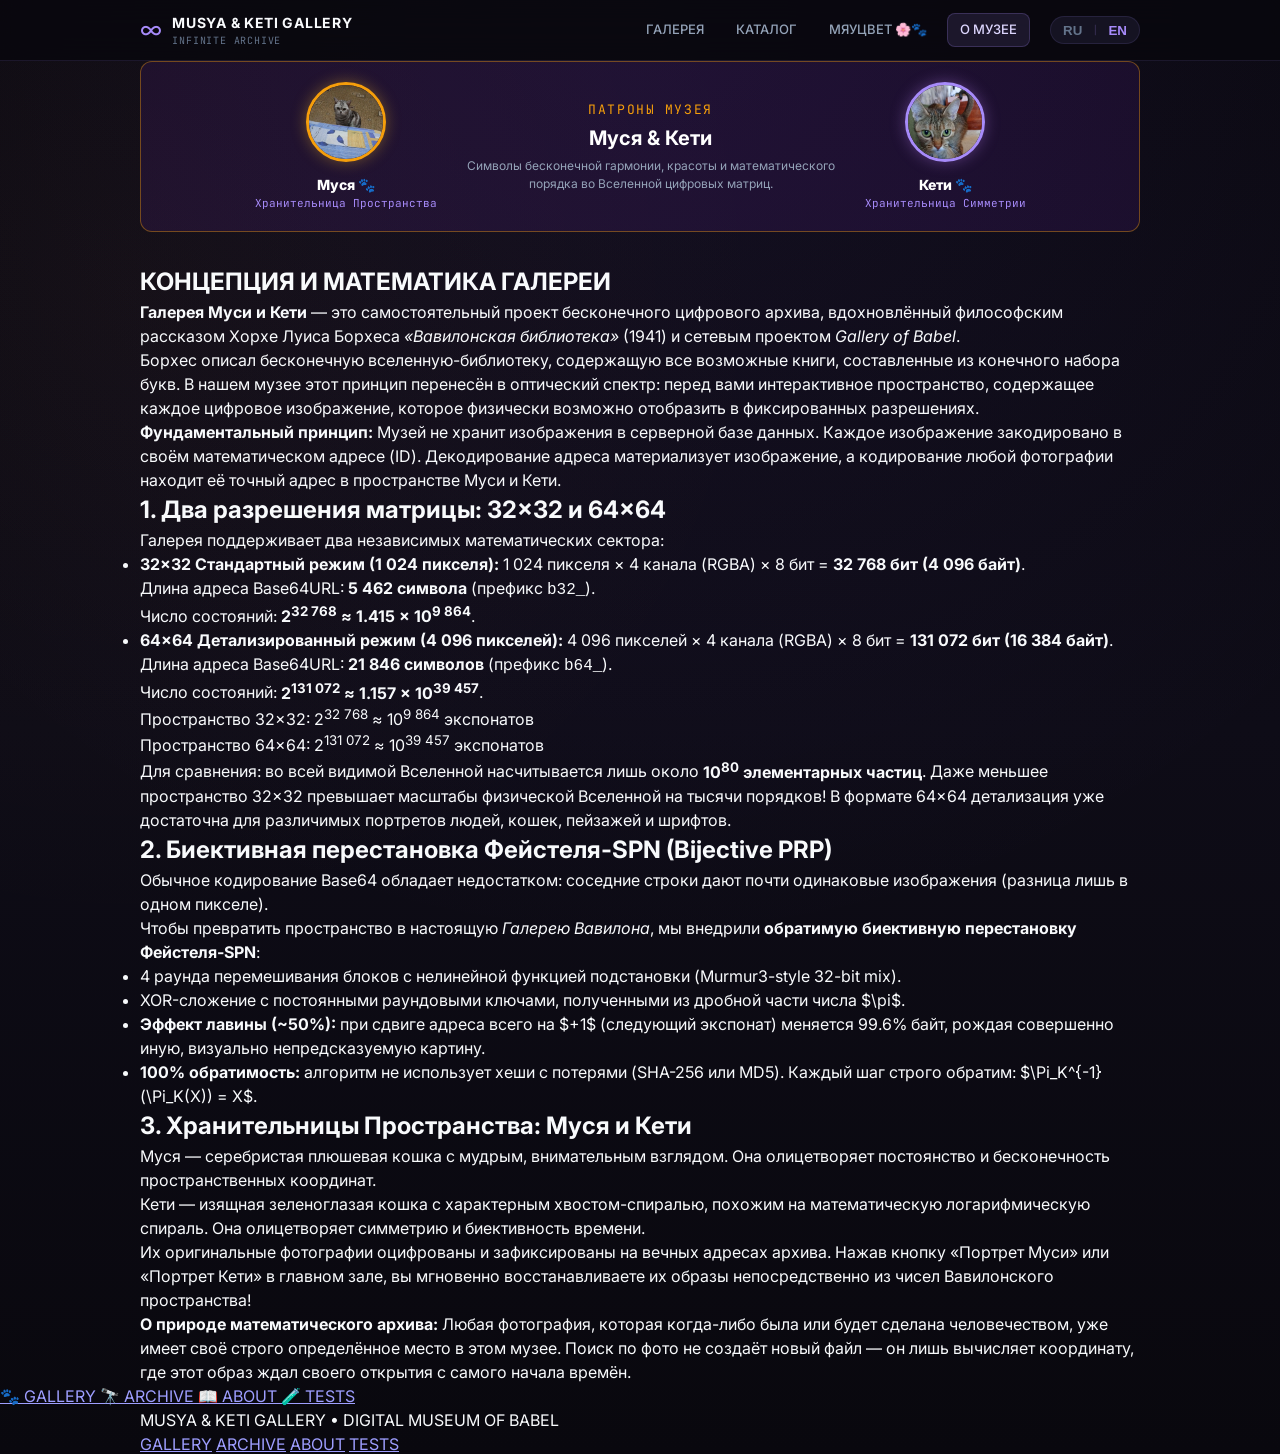
==== commit 4df101d0: "Add files via upload" ====
--- a/docs/about.html
+++ b/docs/about.html
@@ -25,10 +25,10 @@
 
       <div class="header-nav-group">
         <nav class="site-nav">
-          <a href="index.html" class="nav-link" data-i18n="nav_gallery">ГАЛЕРЕЯ</a>
-          <a href="explore.html" class="nav-link" data-i18n="nav_archive">ЗАЛ ЭКСПОНАТОВ</a>
-          <a href="about.html" class="nav-link active" data-i18n="nav_about">О МУЗЕЕ</a>
-          <a href="tests.html" class="nav-link" data-i18n="nav_tests">ТЕСТЫ</a>
+          <a href="index.html" class="nav-link">ГАЛЕРЕЯ</a>
+          <a href="explore.html" class="nav-link">КАТАЛОГ</a>
+          <a href="farm.html" class="nav-link">МЯУЦВЕТ 🌸🐾</a>
+          <a href="about.html" class="nav-link active">О МУЗЕЕ</a>
         </nav>
 
         <!-- Language Switcher Pill -->
--- a/docs/style.css
+++ b/docs/style.css
@@ -1,68 +1,56 @@
 /*
- * MUSYA & KETI: INFINITE GALLERY - DIGITAL MUSEUM ARCHIVE
- * Dedicated to the two feline guardians: Musya & Keti
- * Aesthetic: Regal Obsidian & Deep Cosmic Amethyst, Ethereal Lavender Glow,
- * Warm Starlight Gold Accents, Beveled Museum Frames & Celestial Motifs
- * Fully Responsive: Desktop, Tablet, and Mobile (from 320px)
+ * MUSYA & KETI: INFINITE GALLERY & FARM
+ * Aesthetic: Modern Minimalist Digital Museum & Cozy Feline Farm
+ * Clean whitespace, refined typography, quiet controls, deep obsidian & amethyst tones.
  */
 
 :root {
-  /* Cosmic Backgrounds */
-  --bg-void: #07060b;
-  --bg-hall: #0c0817;
-  --bg-card: #130a24;
-  --bg-card-hover: #1c1033;
-  --bg-card-elevated: #22143d;
-  --bg-input: #0a0614;
-
-  /* Museum Beveled Frames */
-  --frame-outer: #160c2b;
-  --frame-bevel: #2a164d;
-  --frame-inner: #fdfefe;
-  --frame-gold: #fbbf24;
-  --frame-gold-glow: rgba(251, 191, 36, 0.4);
-  --frame-glow: rgba(168, 85, 247, 0.35);
-
-  /* Color Accents */
-  --accent-purple: #9333ea;
-  --accent-lavender: #c084fc;
-  --accent-lavender-light: #e9d5ff;
-  --accent-purple-glow: rgba(168, 85, 247, 0.45);
-  --accent-gold: #fbbf24;
-  --accent-gold-dark: #d97706;
-  --accent-gold-glow: rgba(251, 191, 36, 0.35);
+  /* Obsidian & Slate Palette */
+  --bg-void: #09080e;
+  --bg-hall: #0f0d18;
+  --bg-card: #151322;
+  --bg-card-hover: #1d1a2f;
+  --bg-card-elevated: #24203a;
+  --bg-input: #0c0a14;
+
+  /* Accents */
+  --accent-lavender: #a78bfa;
+  --accent-lavender-light: #ddd6fe;
+  --accent-purple: #8b5cf6;
+  --accent-gold: #f59e0b;
+  --accent-gold-light: #fef3c7;
+  --accent-emerald: #10b981;
   --accent-blue: #38bdf8;
-  --accent-blue-glow: rgba(56, 189, 248, 0.25);
-  --accent-indigo: #6366f1;
+  --accent-rose: #f43f5e;
 
   /* Borders */
-  --border-subtle: rgba(192, 132, 252, 0.12);
-  --border-light: rgba(192, 132, 252, 0.24);
-  --border-accent: rgba(192, 132, 252, 0.5);
-  --border-gold: rgba(251, 191, 36, 0.4);
-
-  /* Typography Colors */
-  --text-main: #fcfbfe;
-  --text-muted: #b8a9cf;
-  --text-dim: #7e6e96;
-  --text-accent: #d8b4fe;
+  --border-subtle: rgba(167, 139, 250, 0.12);
+  --border-light: rgba(167, 139, 250, 0.22);
+  --border-hover: rgba(167, 139, 250, 0.45);
+  --border-gold: rgba(245, 158, 11, 0.4);
+
+  /* Typography */
+  --text-main: #f8fafc;
+  --text-muted: #94a3b8;
+  --text-dim: #64748b;
+  --text-accent: #c4b5fd;
   --text-gold: #fde68a;
-
-  /* Status Colors */
-  --status-success: #10b981;
-  --status-error: #f43f5e;
-  --status-warning: #f59e0b;
 
   /* Fonts */
   --font-sans: 'Inter', -apple-system, BlinkMacSystemFont, 'Segoe UI', Roboto, sans-serif;
   --font-mono: 'JetBrains Mono', 'Fira Code', 'Courier New', monospace;
 
-  /* Border Radii */
+  /* Radii */
   --radius-xs: 4px;
   --radius-sm: 8px;
-  --radius-md: 14px;
-  --radius-lg: 22px;
+  --radius-md: 12px;
+  --radius-lg: 18px;
   --radius-full: 9999px;
+
+  /* Shadows */
+  --shadow-sm: 0 2px 8px rgba(0, 0, 0, 0.3);
+  --shadow-md: 0 8px 24px rgba(0, 0, 0, 0.45);
+  --shadow-lg: 0 16px 40px rgba(0, 0, 0, 0.65);
 }
 
 *, *::before, *::after {
@@ -75,7 +63,6 @@
   font-size: 16px;
   scroll-behavior: smooth;
   color-scheme: dark;
-  -webkit-text-size-adjust: 100%;
 }
 
 body {
@@ -88,1401 +75,2416 @@
   flex-direction: column;
   overflow-x: hidden;
   background-image: 
-    radial-gradient(circle at 50% 12%, rgba(147, 51, 234, 0.12) 0%, transparent 65%),
-    radial-gradient(circle at 15% 25%, rgba(251, 191, 36, 0.05) 0%, transparent 45%),
-    radial-gradient(circle at 85% 25%, rgba(192, 132, 252, 0.08) 0%, transparent 50%),
-    radial-gradient(circle at 50% 85%, rgba(56, 189, 248, 0.05) 0%, transparent 60%),
-    linear-gradient(to bottom, #07060b, #0d0818 40%, #08060e);
-}
-
-/* Celestial Starlight & Arch Grid Texture */
-body::before {
-  content: "";
-  position: fixed;
-  inset: 0;
-  background-size: 48px 48px;
-  background-image: 
-    radial-gradient(circle, rgba(192, 132, 252, 0.07) 1px, transparent 1px),
-    linear-gradient(to right, rgba(255, 255, 255, 0.012) 1px, transparent 1px),
-    linear-gradient(to bottom, rgba(255, 255, 255, 0.012) 1px, transparent 1px);
-  pointer-events: none;
-  z-index: 0;
+    radial-gradient(circle at 50% 0%, rgba(139, 92, 246, 0.08) 0%, transparent 60%),
+    radial-gradient(circle at 10% 20%, rgba(245, 158, 11, 0.03) 0%, transparent 40%),
+    linear-gradient(to bottom, #09080e, #0e0c17 50%, #09080e);
 }
 
 .container {
   width: 100%;
-  max-width: 1100px;
+  max-width: 1040px;
   margin: 0 auto;
   padding: 0 1.25rem;
-  position: relative;
-  z-index: 1;
 }
 
 /* =========================================
-   TOP NAVIGATION HEADER
+   HEADER & NAVIGATION
    ========================================= */
-
 .site-header {
-  border-bottom: 1px solid var(--border-subtle);
-  background: rgba(11, 7, 20, 0.92);
-  backdrop-filter: blur(20px);
-  -webkit-backdrop-filter: blur(20px);
   position: sticky;
   top: 0;
   z-index: 100;
-  box-shadow: 0 4px 20px rgba(0, 0, 0, 0.6);
+  background: rgba(9, 8, 14, 0.85);
+  backdrop-filter: blur(16px);
+  border-bottom: 1px solid var(--border-subtle);
+  padding: 0.75rem 0;
 }
 
 .header-inner {
   display: flex;
   align-items: center;
   justify-content: space-between;
-  height: 68px;
   gap: 1rem;
 }
 
 .logo-group {
   display: flex;
   align-items: center;
+  gap: 0.65rem;
+  text-decoration: none;
+  color: inherit;
+}
+
+.logo-symbol {
+  font-size: 1.5rem;
+  color: var(--accent-lavender);
+  line-height: 1;
+}
+
+.logo-text-wrap {
+  display: flex;
+  flex-direction: column;
+}
+
+.logo-title {
+  font-size: 0.875rem;
+  font-weight: 700;
+  letter-spacing: 0.05em;
+  color: var(--text-main);
+}
+
+.logo-badge {
+  font-size: 0.625rem;
+  font-family: var(--font-mono);
+  color: var(--text-dim);
+  text-transform: uppercase;
+  letter-spacing: 0.08em;
+}
+
+.header-nav-group {
+  display: flex;
+  align-items: center;
+  gap: 1.25rem;
+}
+
+.site-nav {
+  display: flex;
+  align-items: center;
+  gap: 0.5rem;
+}
+
+.nav-link {
+  font-size: 0.8125rem;
+  font-weight: 500;
+  color: var(--text-muted);
+  text-decoration: none;
+  padding: 0.4rem 0.75rem;
+  border-radius: var(--radius-sm);
+  transition: all 0.15s ease;
+}
+
+.nav-link:hover {
+  color: var(--text-main);
+  background: var(--bg-card);
+}
+
+.nav-link.active {
+  color: var(--accent-lavender-light);
+  background: rgba(167, 139, 250, 0.12);
+  border: 1px solid var(--border-light);
+}
+
+/* Language Switcher */
+.lang-switch {
+  display: flex;
+  align-items: center;
+  gap: 0.35rem;
+  font-size: 0.75rem;
+  font-family: var(--font-mono);
+  background: var(--bg-card);
+  padding: 0.25rem 0.5rem;
+  border-radius: var(--radius-full);
+  border: 1px solid var(--border-subtle);
+}
+
+.lang-btn {
+  background: none;
+  border: none;
+  color: var(--text-dim);
+  cursor: pointer;
+  font-weight: 600;
+  padding: 0.1rem 0.25rem;
+  border-radius: 3px;
+}
+
+.lang-btn.active {
+  color: var(--accent-lavender);
+}
+
+.lang-divider {
+  color: var(--border-light);
+  font-size: 0.7rem;
+}
+
+/* =========================================
+   BUTTONS & CONTROLS
+   ========================================= */
+.btn {
+  display: inline-flex;
+  align-items: center;
+  justify-content: center;
+  gap: 0.45rem;
+  font-family: var(--font-sans);
+  font-size: 0.8125rem;
+  font-weight: 600;
+  padding: 0.55rem 1rem;
+  border-radius: var(--radius-sm);
+  border: 1px solid transparent;
+  cursor: pointer;
+  text-decoration: none;
+  transition: all 0.15s ease;
+  user-select: none;
+  line-height: 1;
+}
+
+.btn-primary {
+  background: var(--accent-purple);
+  color: #fff;
+  border-color: rgba(255, 255, 255, 0.15);
+}
+
+.btn-primary:hover {
+  background: #7c3aed;
+  box-shadow: 0 4px 14px rgba(139, 92, 246, 0.35);
+}
+
+.btn-secondary {
+  background: var(--bg-card);
+  color: var(--text-main);
+  border-color: var(--border-light);
+}
+
+.btn-secondary:hover {
+  background: var(--bg-card-hover);
+  border-color: var(--border-hover);
+}
+
+.btn-sm {
+  font-size: 0.75rem;
+  padding: 0.35rem 0.65rem;
+}
+
+/* =========================================
+   MAIN GALLERY (MINIMALIST ARTWORK STAGE)
+   ========================================= */
+.gallery-minimal-main {
+  padding: 2rem 0 3.5rem;
+  display: flex;
+  flex-direction: column;
+  align-items: center;
+}
+
+.gallery-stage-card {
+  width: 100%;
+  max-width: 580px;
+  display: flex;
+  flex-direction: column;
+  align-items: center;
+  gap: 1.25rem;
+}
+
+/* Top Meta Bar Above Artwork */
+.stage-meta-bar {
+  width: 100%;
+  display: flex;
+  align-items: center;
+  justify-content: space-between;
+  gap: 0.75rem;
+  padding: 0 0.25rem;
+}
+
+.exhibit-badge {
+  font-family: var(--font-mono);
+  font-size: 0.8125rem;
+  font-weight: 700;
+  color: var(--text-gold);
+  background: rgba(245, 158, 11, 0.1);
+  border: 1px solid var(--border-gold);
+  padding: 0.25rem 0.65rem;
+  border-radius: var(--radius-full);
+  letter-spacing: 0.04em;
+}
+
+.stage-id-pill {
+  font-family: var(--font-mono);
+  font-size: 0.75rem;
+  color: var(--text-muted);
+  background: var(--bg-card);
+  border: 1px solid var(--border-subtle);
+  padding: 0.25rem 0.65rem;
+  border-radius: var(--radius-full);
+  cursor: pointer;
+  display: inline-flex;
+  align-items: center;
+  gap: 0.4rem;
+  transition: all 0.15s ease;
+}
+
+.stage-id-pill:hover {
+  color: var(--text-main);
+  border-color: var(--border-hover);
+}
+
+.stage-res-pill {
+  font-family: var(--font-mono);
+  font-size: 0.6875rem;
+  font-weight: 600;
+  color: var(--accent-lavender);
+  background: rgba(167, 139, 250, 0.1);
+  border: 1px solid var(--border-light);
+  padding: 0.25rem 0.5rem;
+  border-radius: var(--radius-full);
+}
+
+/* The Masterpiece Frame */
+.artwork-frame {
+  width: 100%;
+  aspect-ratio: 1 / 1;
+  max-width: 460px;
+  max-height: 460px;
+  background: #000;
+  border-radius: var(--radius-md);
+  border: 1px solid var(--border-light);
+  box-shadow: var(--shadow-lg), 0 0 35px rgba(139, 92, 246, 0.12);
+  display: flex;
+  align-items: center;
+  justify-content: center;
+  overflow: hidden;
+  position: relative;
+}
+
+.artwork-canvas {
+  width: 100%;
+  height: 100%;
+  image-rendering: pixelated;
+  image-rendering: -moz-crisp-edges;
+  image-rendering: crisp-edges;
+  display: block;
+}
+
+/* Primary Traversal Deck (7 Essential Buttons in 1 Line) */
+.traversal-deck {
+  width: 100%;
+  display: flex;
+  align-items: center;
+  justify-content: center;
+  gap: 0.5rem;
+  flex-wrap: wrap;
+}
+
+.nav-btn {
+  background: var(--bg-card);
+  color: var(--text-main);
+  border: 1px solid var(--border-light);
+  border-radius: var(--radius-sm);
+  font-family: var(--font-sans);
+  font-size: 0.8125rem;
+  font-weight: 600;
+  padding: 0.55rem 0.85rem;
+  cursor: pointer;
+  display: inline-flex;
+  align-items: center;
+  gap: 0.35rem;
+  transition: all 0.15s ease;
+  min-height: 40px;
+}
+
+.nav-btn:hover {
+  background: var(--bg-card-hover);
+  border-color: var(--border-hover);
+}
+
+.nav-btn-random {
+  background: var(--accent-purple);
+  color: #fff;
+  border-color: rgba(255, 255, 255, 0.15);
+}
+
+.nav-btn-random:hover {
+  background: #7c3aed;
+}
+
+.nav-btn-step {
+  font-family: var(--font-mono);
+  font-weight: 700;
+  color: var(--accent-lavender);
+}
+
+/* Secondary Actions Dropdown Menu */
+.actions-dropdown-wrap {
+  position: relative;
+}
+
+.actions-menu {
+  position: absolute;
+  top: calc(100% + 0.5rem);
+  right: 0;
+  background: var(--bg-card-elevated);
+  border: 1px solid var(--border-light);
+  border-radius: var(--radius-md);
+  box-shadow: var(--shadow-lg);
+  padding: 0.4rem;
+  min-width: 220px;
+  display: none;
+  flex-direction: column;
+  gap: 0.2rem;
+  z-index: 200;
+}
+
+.actions-menu.active {
+  display: flex;
+}
+
+.action-menu-item {
+  background: none;
+  border: none;
+  color: var(--text-main);
+  text-align: left;
+  padding: 0.55rem 0.75rem;
+  font-size: 0.8125rem;
+  border-radius: var(--radius-xs);
+  cursor: pointer;
+  display: flex;
+  align-items: center;
+  gap: 0.6rem;
+  text-decoration: none;
+}
+
+.action-menu-item:hover {
+  background: var(--bg-card-hover);
+  color: var(--accent-lavender-light);
+}
+
+/* =========================================
+   SUBTLE NOTIFICATION PILL (REPLACING HUGE TOASTS)
+   ========================================= */
+.farm-notice-pill,
+.minimal-notice-pill {
+  position: fixed;
+  bottom: 1.5rem;
+  right: 1.5rem;
+  z-index: 9999;
+  background: rgba(21, 19, 34, 0.95);
+  border: 1px solid var(--border-light);
+  border-radius: var(--radius-full);
+  padding: 0.45rem 0.95rem;
+  font-size: 0.8125rem;
+  font-weight: 500;
+  color: var(--text-main);
+  box-shadow: var(--shadow-md);
+  backdrop-filter: blur(12px);
+  pointer-events: none;
+  display: flex;
+  align-items: center;
+  gap: 0.45rem;
+  animation: noticeFadeIn 0.2s ease;
+}
+
+.farm-notice-success,
+.minimal-notice-success {
+  border-color: rgba(16, 185, 129, 0.5);
+  color: #34d399;
+}
+
+.farm-notice-error,
+.minimal-notice-error {
+  border-color: rgba(244, 63, 94, 0.5);
+  color: #fb7185;
+}
+
+@keyframes noticeFadeIn {
+  from { opacity: 0; transform: translateY(8px); }
+  to { opacity: 1; transform: translateY(0); }
+}
+
+/* Inline Copied Badge */
+.copy-inline-badge {
+  font-size: 0.6875rem;
+  font-family: var(--font-mono);
+  color: #34d399;
+  font-weight: 600;
+  margin-left: 0.35rem;
+  animation: noticeFadeIn 0.15s ease;
+}
+
+/* =========================================
+   SEARCH MODAL
+   ========================================= */
+.modal-overlay {
+  position: fixed;
+  inset: 0;
+  background: rgba(0, 0, 0, 0.78);
+  backdrop-filter: blur(8px);
+  z-index: 999;
+  display: none;
+  align-items: center;
+  justify-content: center;
+  padding: 1rem;
+}
+
+.modal-overlay.active {
+  display: flex;
+}
+
+.modal-window {
+  background: var(--bg-card);
+  border: 1px solid var(--border-light);
+  border-radius: var(--radius-lg);
+  box-shadow: var(--shadow-lg);
+  width: 100%;
+  max-width: 520px;
+  padding: 1.5rem;
+  display: flex;
+  flex-direction: column;
+  position: relative;
+}
+
+.modal-header {
+  display: flex;
+  align-items: center;
+  justify-content: space-between;
+  margin-bottom: 1rem;
+}
+
+.modal-title {
+  font-size: 1.05rem;
+  font-weight: 700;
+  color: var(--text-main);
+  display: flex;
+  align-items: center;
+  gap: 0.5rem;
+}
+
+.modal-close-btn {
+  background: none;
+  border: none;
+  color: var(--text-dim);
+  font-size: 1.5rem;
+  cursor: pointer;
+  line-height: 1;
+}
+
+.modal-close-btn:hover {
+  color: var(--text-main);
+}
+
+.modal-input {
+  width: 100%;
+  background: var(--bg-input);
+  border: 1px solid var(--border-subtle);
+  border-radius: var(--radius-sm);
+  color: var(--text-main);
+  font-family: var(--font-mono);
+  font-size: 0.875rem;
+  padding: 0.75rem 1rem;
+  outline: none;
+  transition: border-color 0.15s ease;
+}
+
+.modal-input:focus {
+  border-color: var(--accent-lavender);
+}
+
+.modal-textarea {
+  width: 100%;
+  min-height: 80px;
+  background: var(--bg-input);
+  border: 1px solid var(--border-subtle);
+  border-radius: var(--radius-sm);
+  color: var(--text-main);
+  font-family: var(--font-mono);
+  font-size: 0.8125rem;
+  padding: 0.75rem 1rem;
+  outline: none;
+  resize: vertical;
+}
+
+.modal-textarea:focus {
+  border-color: var(--accent-lavender);
+}
+
+/* =========================================
+   EXPLORE & CATALOG PAGE
+   ========================================= */
+.catalog-page-main {
+  padding: 2rem 0 4rem;
+}
+
+.catalog-top-toolbar {
+  display: flex;
+  flex-wrap: wrap;
+  align-items: center;
+  justify-content: space-between;
+  gap: 1rem;
+  background: var(--bg-card);
+  border: 1px solid var(--border-subtle);
+  border-radius: var(--radius-md);
+  padding: 0.85rem 1.15rem;
+  margin-bottom: 1.5rem;
+}
+
+.catalog-search-wrap {
+  flex: 1;
+  min-width: 260px;
+  position: relative;
+  display: flex;
+  align-items: center;
+}
+
+.catalog-search-input {
+  width: 100%;
+  background: var(--bg-input);
+  border: 1px solid var(--border-subtle);
+  border-radius: var(--radius-sm);
+  padding: 0.55rem 0.85rem;
+  color: #fff;
+  font-size: 0.875rem;
+  outline: none;
+}
+
+.catalog-search-input:focus {
+  border-color: var(--accent-lavender);
+}
+
+.filter-pills-row {
+  display: flex;
+  align-items: center;
+  gap: 0.35rem;
+  flex-wrap: wrap;
+}
+
+.filter-pill {
+  background: var(--bg-input);
+  border: 1px solid var(--border-subtle);
+  color: var(--text-muted);
+  font-size: 0.75rem;
+  font-weight: 600;
+  padding: 0.35rem 0.65rem;
+  border-radius: var(--radius-full);
+  cursor: pointer;
+  transition: all 0.15s ease;
+}
+
+.filter-pill:hover {
+  color: var(--text-main);
+  border-color: var(--border-hover);
+}
+
+.filter-pill.active {
+  background: rgba(167, 139, 250, 0.15);
+  border-color: var(--accent-lavender);
+  color: var(--accent-lavender-light);
+}
+
+/* Grid of Catalog Cards */
+.catalog-cards-grid {
+  display: grid;
+  grid-template-columns: repeat(auto-fill, minmax(230px, 1fr));
+  gap: 1.25rem;
+}
+
+.catalog-card {
+  background: var(--bg-card);
+  border: 1px solid var(--border-subtle);
+  border-radius: var(--radius-md);
+  overflow: hidden;
+  display: flex;
+  flex-direction: column;
+  transition: all 0.2s ease;
+}
+
+.catalog-card:hover {
+  border-color: var(--border-hover);
+  transform: translateY(-2px);
+  box-shadow: var(--shadow-md);
+}
+
+.catalog-card-canvas-wrap {
+  width: 100%;
+  aspect-ratio: 1 / 1;
+  background: #000;
+  display: flex;
+  align-items: center;
+  justify-content: center;
+  position: relative;
+  overflow: hidden;
+}
+
+.catalog-card-canvas {
+  width: 100%;
+  height: 100%;
+  image-rendering: pixelated;
+  display: block;
+}
+
+.catalog-card-body {
+  padding: 0.85rem;
+  display: flex;
+  flex-direction: column;
+  gap: 0.35rem;
+  flex: 1;
+}
+
+.catalog-card-num {
+  font-family: var(--font-mono);
+  font-size: 0.75rem;
+  font-weight: 700;
+  color: var(--text-gold);
+}
+
+.catalog-card-title {
+  font-size: 0.8125rem;
+  font-weight: 600;
+  color: var(--text-main);
+  white-space: nowrap;
+  overflow: hidden;
+  text-overflow: ellipsis;
+}
+
+.catalog-card-actions {
+  display: flex;
+  gap: 0.4rem;
+  margin-top: auto;
+  padding-top: 0.5rem;
+}
+
+/* =========================================
+   FARM GAME STYLING
+   ========================================= */
+.farm-hall {
+  padding: 1.5rem 0 4rem;
+  display: flex;
+  flex-direction: column;
+  gap: 1.25rem;
+}
+
+.farm-top-dashboard {
+  display: flex;
+  align-items: center;
+  justify-content: space-between;
+  gap: 1rem;
+  flex-wrap: wrap;
+}
+
+.farm-level-pill {
+  display: flex;
+  align-items: center;
   gap: 0.85rem;
-  text-decoration: none;
-  color: var(--text-main);
-  transition: transform 0.2s ease;
-}
-
-.logo-group:hover {
-  transform: translateY(-1px);
-}
-
-.logo-symbol {
-  width: 36px;
-  height: 36px;
+  background: var(--bg-card);
+  border: 1px solid var(--border-light);
+  border-radius: var(--radius-md);
+  padding: 0.6rem 1rem;
+  flex: 1;
+  min-width: 260px;
+}
+
+.farm-lvl-badge {
+  font-family: var(--font-mono);
+  font-size: 1.15rem;
+  font-weight: 800;
+  color: var(--accent-lavender-light);
+  background: rgba(167, 139, 250, 0.15);
+  border: 1px solid var(--border-light);
+  padding: 0.25rem 0.6rem;
   border-radius: var(--radius-sm);
-  background: linear-gradient(135deg, var(--accent-purple), var(--accent-gold));
-  display: flex;
-  align-items: center;
-  justify-content: center;
-  font-weight: 800;
-  font-family: var(--font-mono);
-  font-size: 1.15rem;
-  color: #fff;
-  box-shadow: 0 0 18px var(--accent-purple-glow);
-  position: relative;
-}
-
-.logo-symbol::after {
-  content: "🐾";
-  position: absolute;
-  font-size: 0.625rem;
-  bottom: -4px;
-  right: -4px;
-  background: #110920;
-  border-radius: 50%;
-  padding: 1px;
-}
-
-.logo-text-wrap {
-  display: flex;
-  flex-direction: column;
-}
-
-.logo-title {
-  font-size: 1.0625rem;
-  font-weight: 800;
-  letter-spacing: 0.06em;
-  background: linear-gradient(90deg, #ffffff 30%, var(--accent-lavender) 75%, var(--accent-gold) 100%);
-  -webkit-background-clip: text;
-  -webkit-text-fill-color: transparent;
-}
-
-.logo-badge {
-  font-family: var(--font-mono);
-  font-size: 0.5625rem;
-  letter-spacing: 0.16em;
-  color: var(--accent-lavender);
-  text-transform: uppercase;
-}
-
-.header-nav-group {
-  display: flex;
-  align-items: center;
-  gap: 1rem;
-}
-
-.site-nav {
+}
+
+.farm-xp-wrap {
+  flex: 1;
+}
+
+.farm-xp-header {
+  display: flex;
+  justify-content: space-between;
+  font-size: 0.75rem;
+  margin-bottom: 0.25rem;
+}
+
+.farm-rank-title {
+  font-weight: 700;
+  color: var(--text-main);
+}
+
+.farm-xp-text {
+  font-family: var(--font-mono);
+  color: var(--text-dim);
+}
+
+.farm-xp-track {
+  width: 100%;
+  height: 6px;
+  background: rgba(255, 255, 255, 0.08);
+  border-radius: var(--radius-full);
+  overflow: hidden;
+}
+
+.farm-xp-bar {
+  height: 100%;
+  background: linear-gradient(to right, var(--accent-purple), var(--accent-lavender));
+  border-radius: var(--radius-full);
+  transition: width 0.3s ease;
+}
+
+.farm-cap-indicator {
+  font-size: 0.8125rem;
+  color: var(--text-muted);
+  background: var(--bg-card);
+  border: 1px solid var(--border-subtle);
+  border-radius: var(--radius-md);
+  padding: 0.6rem 1rem;
   display: flex;
   align-items: center;
   gap: 0.5rem;
 }
 
-.nav-link {
-  font-size: 0.8125rem;
+/* Resources Row */
+.farm-resource-bar {
+  display: flex;
+  align-items: center;
+  gap: 0.5rem;
+  overflow-x: auto;
+  padding-bottom: 0.25rem;
+}
+
+.res-item {
+  background: var(--bg-card);
+  border: 1px solid var(--border-subtle);
+  border-radius: var(--radius-sm);
+  padding: 0.45rem 0.75rem;
+  display: flex;
+  align-items: center;
+  gap: 0.45rem;
+  font-size: 0.8125rem;
+  font-family: var(--font-mono);
   font-weight: 600;
-  letter-spacing: 0.05em;
-  text-transform: uppercase;
-  color: var(--text-muted);
-  text-decoration: none;
+  white-space: nowrap;
+}
+
+.res-icon {
+  font-size: 1rem;
+}
+
+/* Farm Sub-Tabs */
+.farm-nav-tabs {
+  display: flex;
+  gap: 0.4rem;
+  overflow-x: auto;
+  border-bottom: 1px solid var(--border-subtle);
+  padding-bottom: 0.5rem;
+}
+
+.farm-tab-btn {
+  background: none;
+  border: 1px solid transparent;
+  color: var(--text-muted);
+  font-family: var(--font-sans);
+  font-size: 0.8125rem;
+  font-weight: 600;
   padding: 0.45rem 0.85rem;
   border-radius: var(--radius-sm);
-  transition: all 0.2s ease;
-  min-height: 38px;
+  cursor: pointer;
+  white-space: nowrap;
+  transition: all 0.15s ease;
+}
+
+.farm-tab-btn:hover {
+  color: var(--text-main);
+  background: var(--bg-card);
+}
+
+.farm-tab-btn.active {
+  background: rgba(167, 139, 250, 0.12);
+  border-color: var(--border-light);
+  color: var(--accent-lavender-light);
+}
+
+.farm-tab-content {
+  display: none;
+  flex-direction: column;
+  gap: 1.25rem;
+}
+
+.farm-tab-content.active {
+  display: flex;
+}
+
+.farm-sub-header {
+  display: flex;
+  align-items: center;
+  justify-content: space-between;
+  gap: 1rem;
+  flex-wrap: wrap;
+}
+
+.farm-section-title {
+  font-size: 1.1rem;
+  font-weight: 700;
+  color: var(--text-main);
+}
+
+.farm-section-desc {
+  font-size: 0.8125rem;
+  color: var(--text-muted);
+}
+
+.farm-quick-actions {
+  display: flex;
+  gap: 0.4rem;
+}
+
+/* Crop Selector Bar */
+.crop-selector-bar {
+  display: flex;
+  gap: 0.45rem;
+  overflow-x: auto;
+  padding: 0.25rem 0;
+}
+
+.crop-select-pill {
+  background: var(--bg-card);
+  border: 1px solid var(--border-subtle);
+  border-radius: var(--radius-full);
+  padding: 0.45rem 0.85rem;
+  color: var(--text-muted);
+  font-size: 0.8125rem;
   display: inline-flex;
   align-items: center;
-}
-
-.nav-link:hover {
-  color: var(--text-main);
-  background: rgba(192, 132, 252, 0.08);
-}
-
-.nav-link.active {
-  color: #fff;
-  background: rgba(147, 51, 234, 0.18);
-  border: 1px solid var(--border-accent);
-  box-shadow: 0 0 14px rgba(168, 85, 247, 0.25);
-}
-
-/* Language Switcher Pill in Header */
-.lang-switch {
-  display: inline-flex;
-  align-items: center;
+  gap: 0.4rem;
+  cursor: pointer;
+  white-space: nowrap;
+  transition: all 0.15s ease;
+}
+
+.crop-select-pill:hover:not(.locked) {
+  border-color: var(--border-hover);
+  color: var(--text-main);
+}
+
+.crop-select-pill.active {
+  background: rgba(167, 139, 250, 0.15);
+  border-color: var(--accent-lavender);
+  color: var(--accent-lavender-light);
+}
+
+.crop-select-pill.locked {
+  opacity: 0.5;
+  cursor: not-allowed;
+}
+
+/* Plots Grid */
+.plots-grid {
+  display: grid;
+  grid-template-columns: repeat(auto-fill, minmax(180px, 1fr));
+  gap: 1rem;
+}
+
+.plot-card {
+  background: var(--bg-card);
+  border: 1px solid var(--border-subtle);
+  border-radius: var(--radius-md);
+  padding: 1.25rem 1rem;
+  display: flex;
+  flex-direction: column;
+  align-items: center;
+  justify-content: center;
+  gap: 0.65rem;
+  text-align: center;
+  cursor: pointer;
+  transition: all 0.15s ease;
+  min-height: 140px;
+}
+
+.plot-card:hover {
+  border-color: var(--border-hover);
+  transform: translateY(-2px);
+}
+
+.plot-card.is-ready {
+  border-color: var(--accent-gold);
+  background: rgba(245, 158, 11, 0.08);
+  box-shadow: 0 0 15px rgba(245, 158, 11, 0.15);
+}
+
+.plot-crop-icon, .plot-empty-icon {
+  font-size: 2rem;
+  line-height: 1;
+}
+
+.plot-crop-name {
+  font-size: 0.8125rem;
+  font-weight: 700;
+  color: var(--text-main);
+}
+
+.plot-progress-wrap {
+  width: 100%;
+  height: 6px;
+  background: rgba(255, 255, 255, 0.08);
+  border-radius: var(--radius-full);
+  overflow: hidden;
+}
+
+.plot-progress-bar {
+  height: 100%;
+  background: var(--accent-lavender);
+  border-radius: var(--radius-full);
+}
+
+.plot-state-text {
+  font-size: 0.75rem;
+  color: var(--text-muted);
+}
+
+/* Cats Cards */
+.cats-farm-deck {
+  display: grid;
+  grid-template-columns: repeat(auto-fit, minmax(300px, 1fr));
+  gap: 1.25rem;
+}
+
+.cat-character-card {
   background: var(--bg-card);
   border: 1px solid var(--border-light);
+  border-radius: var(--radius-lg);
+  padding: 1.25rem;
+  display: flex;
+  flex-direction: column;
+  gap: 1rem;
+}
+
+.cat-card-header {
+  display: flex;
+  align-items: center;
+  gap: 1rem;
+}
+
+.cat-card-photo {
+  width: 72px;
+  height: 72px;
+  border-radius: var(--radius-md);
+  object-fit: cover;
+  border: 2px solid var(--border-light);
+}
+
+.cat-card-name {
+  font-size: 1rem;
+  font-weight: 700;
+  color: var(--text-main);
+}
+
+.cat-royal-badge {
+  display: block;
+  font-size: 0.6875rem;
+  color: var(--accent-gold);
+  margin-top: 0.15rem;
+}
+
+.cat-card-level {
+  font-family: var(--font-mono);
+  font-size: 0.75rem;
+  font-weight: 700;
+  color: var(--accent-lavender);
+  margin-top: 0.35rem;
+}
+
+.cat-xp-track {
+  width: 140px;
+  height: 5px;
+  background: rgba(255, 255, 255, 0.08);
   border-radius: var(--radius-full);
-  padding: 2px 5px;
-  gap: 2px;
-}
-
-.lang-btn {
-  background: transparent;
-  border: none;
+  overflow: hidden;
+  margin-top: 0.25rem;
+}
+
+.cat-xp-bar {
+  height: 100%;
+  background: var(--accent-purple);
+  border-radius: var(--radius-full);
+}
+
+.cat-card-skills {
+  display: flex;
+  flex-direction: column;
+  gap: 0.5rem;
+  background: var(--bg-input);
+  padding: 0.75rem;
+  border-radius: var(--radius-sm);
+}
+
+.skill-item {
+  display: flex;
+  align-items: flex-start;
+  gap: 0.65rem;
+  font-size: 0.75rem;
+}
+
+.skill-item strong {
+  color: var(--text-main);
+}
+
+.skill-item p {
   color: var(--text-dim);
+}
+
+.cat-card-actions {
+  display: flex;
+  gap: 0.5rem;
+  flex-wrap: wrap;
+}
+
+.expedition-status {
+  background: rgba(139, 92, 246, 0.1);
+  border: 1px solid var(--border-light);
+  border-radius: var(--radius-sm);
+  padding: 0.65rem;
+  font-size: 0.75rem;
+}
+
+.expedition-track {
+  width: 100%;
+  height: 6px;
+  background: rgba(255, 255, 255, 0.1);
+  border-radius: var(--radius-full);
+  margin-top: 0.35rem;
+  overflow: hidden;
+}
+
+.expedition-bar {
+  height: 100%;
+  background: var(--accent-gold);
+}
+
+/* Buildings & Upgrades Grids */
+.buildings-grid, .upgrades-grid, .territories-grid {
+  display: grid;
+  grid-template-columns: repeat(auto-fill, minmax(260px, 1fr));
+  gap: 1rem;
+}
+
+.building-card, .upgrade-card, .terr-card {
+  background: var(--bg-card);
+  border: 1px solid var(--border-subtle);
+  border-radius: var(--radius-md);
+  padding: 1.15rem;
+  display: flex;
+  flex-direction: column;
+  gap: 0.65rem;
+}
+
+.b-header, .up-header, .terr-header {
+  display: flex;
+  align-items: center;
+  gap: 0.75rem;
+}
+
+.b-icon, .up-icon, .terr-icon {
+  font-size: 1.75rem;
+}
+
+.b-title, .up-title, .terr-title {
+  font-size: 0.875rem;
+  font-weight: 700;
+  color: var(--text-main);
+}
+
+.b-level, .up-lvl, .terr-req {
   font-family: var(--font-mono);
   font-size: 0.6875rem;
-  font-weight: 700;
+  color: var(--accent-lavender);
+}
+
+.b-desc, .up-desc, .terr-bonus {
+  font-size: 0.75rem;
+  color: var(--text-muted);
+  flex: 1;
+}
+
+.b-footer, .up-footer, .terr-footer {
+  display: flex;
+  align-items: center;
+  justify-content: space-between;
+  gap: 0.5rem;
+  margin-top: 0.25rem;
+  padding-top: 0.5rem;
+  border-top: 1px solid rgba(255, 255, 255, 0.05);
+}
+
+.b-cost, .up-cost, .terr-cost {
+  font-family: var(--font-mono);
+  font-size: 0.75rem;
+  font-weight: 600;
+  color: var(--text-gold);
+}
+
+/* Quests List */
+.quests-list {
+  display: flex;
+  flex-direction: column;
+  gap: 0.75rem;
+}
+
+.quest-card {
+  background: var(--bg-card);
+  border: 1px solid var(--border-subtle);
+  border-radius: var(--radius-md);
+  padding: 1rem;
+}
+
+.quest-card.completed {
+  border-color: rgba(16, 185, 129, 0.35);
+  background: rgba(16, 185, 129, 0.04);
+}
+
+.quest-main-info {
+  display: flex;
+  align-items: flex-start;
+  gap: 0.85rem;
+}
+
+.quest-status-icon {
+  font-size: 1.15rem;
+  color: var(--text-dim);
+}
+
+.quest-card.completed .quest-status-icon {
+  color: #34d399;
+}
+
+.quest-title {
+  font-size: 0.875rem;
+  font-weight: 700;
+  color: var(--text-main);
+}
+
+.quest-desc {
+  font-size: 0.75rem;
+  color: var(--text-muted);
+}
+
+.quest-trophy-tag {
+  margin-top: 0.5rem;
+  background: rgba(245, 158, 11, 0.1);
+  border: 1px solid var(--border-gold);
+  border-radius: var(--radius-sm);
+  padding: 0.4rem 0.65rem;
+  font-size: 0.75rem;
+  color: var(--text-gold);
+  display: flex;
+  align-items: center;
+  justify-content: space-between;
+  gap: 0.5rem;
+}
+
+.quest-reward-box {
+  display: flex;
+  flex-direction: column;
+  align-items: flex-end;
+  white-space: nowrap;
+}
+
+.reward-label {
+  font-size: 0.6875rem;
+  color: var(--text-dim);
+}
+
+.reward-val {
+  font-family: var(--font-mono);
+  font-size: 0.75rem;
+  font-weight: 600;
+  color: var(--accent-lavender-light);
+}
+
+/* Settings Box */
+.farm-settings-box {
+  background: var(--bg-card);
+  border: 1px solid var(--border-subtle);
+  border-radius: var(--radius-md);
+  padding: 1.25rem;
+  display: flex;
+  flex-direction: column;
+  gap: 0.85rem;
+  max-width: 600px;
+}
+
+.settings-action-row {
+  display: flex;
+  align-items: center;
+  justify-content: space-between;
+  gap: 1rem;
+}
+
+.settings-action-row strong {
+  font-size: 0.875rem;
+  color: var(--text-main);
+}
+
+.settings-action-row p {
+  font-size: 0.75rem;
+  color: var(--text-muted);
+}
+
+/* =========================================
+   MOBILE RESPONSIVENESS
+   ========================================= */
+@media (max-width: 640px) {
+  .site-nav {
+    display: none;
+  }
+
+  .artwork-frame {
+    max-width: 320px;
+    max-height: 320px;
+  }
+
+  .traversal-deck {
+    gap: 0.35rem;
+  }
+
+  .nav-btn {
+    font-size: 0.75rem;
+    padding: 0.45rem 0.65rem;
+    min-height: 36px;
+  }
+
+  .plots-grid {
+    grid-template-columns: repeat(2, 1fr);
+  }
+
+  .farm-top-dashboard {
+    flex-direction: column;
+    align-items: stretch;
+  }
+}
+
+
+/* =========================================
+   2D TOP-DOWN FARM GAME STYLES (farm_game.js)
+   ========================================= */
+
+.farm-2d-body {
+  margin: 0;
+  padding: 0;
+  overflow: hidden;
+  height: 100vh;
+  display: flex;
+  flex-direction: column;
+  background: #090810;
+  user-select: none;
+  -webkit-user-select: none;
+}
+
+.game-site-header {
+  flex-shrink: 0;
+  height: 52px;
+  border-bottom: 1px solid var(--border-subtle);
+  background: rgba(10, 8, 16, 0.95);
+  backdrop-filter: blur(10px);
+  z-index: 30;
+}
+
+.game-site-header .header-inner {
+  height: 52px;
+  display: flex;
+  align-items: center;
+  justify-content: space-between;
+}
+
+.game-viewport-container {
+  position: relative;
+  flex: 1;
+  width: 100%;
+  height: calc(100vh - 52px);
+  overflow: hidden;
+  background: #111a13;
+}
+
+#gameCanvas {
+  display: block;
+  width: 100%;
+  height: 100%;
+  image-rendering: pixelated;
+  image-rendering: crisp-edges;
+  cursor: crosshair;
+}
+
+/* Floating Top HUD */
+.game-hud-top {
+  position: absolute;
+  top: 12px;
+  left: 16px;
+  right: 16px;
+  display: flex;
+  justify-content: space-between;
+  align-items: flex-start;
+  pointer-events: none;
+  z-index: 20;
+  gap: 12px;
+}
+
+.hud-cat-pill,
+.hud-zone-pill,
+.hud-actions-pill {
+  pointer-events: auto;
+  background: rgba(14, 11, 22, 0.88);
+  backdrop-filter: blur(12px);
+  -webkit-backdrop-filter: blur(12px);
+  border: 1px solid var(--border-subtle);
+  border-radius: var(--radius-full);
+  padding: 0.35rem 0.75rem;
+  box-shadow: 0 4px 20px rgba(0, 0, 0, 0.45);
+  display: flex;
+  align-items: center;
+  gap: 0.65rem;
+}
+
+/* Cat Profile Pill */
+.hud-cat-pill {
+  border-radius: var(--radius-lg);
+  padding: 0.4rem 0.65rem;
+  gap: 0.65rem;
+}
+
+.hud-cat-avatar-wrap {
+  position: relative;
+  width: 38px;
+  height: 38px;
+  flex-shrink: 0;
+}
+
+.hud-cat-avatar {
+  width: 100%;
+  height: 100%;
+  border-radius: var(--radius-full);
+  object-fit: cover;
+  border: 2px solid var(--accent-lavender);
+}
+
+.hud-cat-indicator {
+  position: absolute;
+  bottom: -4px;
+  left: 50%;
+  transform: translateX(-50%);
+  background: var(--bg-surface);
+  border: 1px solid var(--border-subtle);
+  border-radius: var(--radius-xs);
+  font-size: 0.5625rem;
+  font-weight: 700;
+  padding: 0.05rem 0.25rem;
+  color: var(--accent-lavender-light);
+  white-space: nowrap;
+}
+
+.hud-cat-info {
+  display: flex;
+  flex-direction: column;
+  gap: 0.2rem;
+  min-width: 110px;
+}
+
+.hud-cat-row {
+  display: flex;
+  align-items: center;
+  justify-content: space-between;
+  gap: 0.5rem;
+}
+
+.hud-cat-name {
+  font-weight: 700;
+  font-size: 0.8125rem;
+  color: var(--text-main);
+}
+
+.hud-lvl-tag {
+  background: rgba(167, 139, 250, 0.15);
+  border: 1px solid var(--border-subtle);
+  border-radius: var(--radius-xs);
+  font-size: 0.625rem;
+  font-family: var(--font-mono);
+  font-weight: 700;
+  padding: 0.1rem 0.3rem;
+  color: var(--accent-lavender-light);
+}
+
+.hud-xp-track {
+  width: 100%;
+  height: 4px;
+  background: rgba(255, 255, 255, 0.1);
+  border-radius: var(--radius-full);
+  overflow: hidden;
+}
+
+.hud-xp-fill {
+  height: 100%;
+  background: linear-gradient(90deg, var(--accent-lavender), var(--accent-violet));
+  border-radius: var(--radius-full);
+  transition: width 0.3s ease;
+}
+
+.hud-perk-hint {
+  font-size: 0.625rem;
+  color: var(--text-muted);
+}
+
+.hud-swap-btn {
+  background: var(--bg-surface);
+  border: 1px solid var(--border-subtle);
+  border-radius: var(--radius-sm);
+  color: var(--text-main);
+  padding: 0.35rem 0.5rem;
+  display: flex;
+  flex-direction: column;
+  align-items: center;
+  cursor: pointer;
+  transition: all var(--transition-fast);
+}
+
+.hud-swap-btn:hover {
+  background: var(--bg-hover);
+  border-color: var(--accent-lavender);
+  transform: scale(1.05);
+}
+
+.swap-icon {
+  font-size: 0.875rem;
+}
+
+.swap-key {
+  font-size: 0.5625rem;
+  font-family: var(--font-mono);
+  color: var(--accent-lavender);
+  font-weight: 700;
+}
+
+/* Zone Pill */
+.hud-zone-pill {
+  padding: 0.4rem 1rem;
+}
+
+.zone-icon {
+  font-size: 1rem;
+}
+
+.zone-title {
+  font-weight: 700;
+  font-size: 0.8125rem;
+  color: var(--accent-lavender-light);
+  letter-spacing: 0.02em;
+}
+
+/* Actions & Resources Pill */
+.hud-actions-pill {
+  gap: 0.5rem;
+}
+
+.hud-stat-chip {
+  display: flex;
+  align-items: center;
+  gap: 0.35rem;
+  background: rgba(255, 255, 255, 0.05);
   padding: 0.25rem 0.55rem;
   border-radius: var(--radius-full);
+  font-size: 0.75rem;
+}
+
+.hud-stat-chip.clickable {
   cursor: pointer;
-  transition: all 0.2s ease;
-}
-
-.lang-btn:hover {
-  color: var(--text-main);
-}
-
-.lang-btn.active {
-  background: var(--accent-purple);
-  color: #fff;
-  box-shadow: 0 0 10px var(--accent-purple-glow);
-}
-
-.lang-divider {
-  color: var(--border-light);
+}
+
+.hud-stat-chip.clickable:hover {
+  background: rgba(167, 139, 250, 0.15);
+}
+
+.chip-val {
+  font-family: var(--font-mono);
+  font-weight: 700;
+  color: var(--text-main);
+}
+
+.hud-buttons-row {
+  display: flex;
+  align-items: center;
+  gap: 0.35rem;
+}
+
+.hud-tool-btn {
+  position: relative;
+  background: var(--bg-surface);
+  border: 1px solid var(--border-subtle);
+  border-radius: var(--radius-sm);
+  color: var(--text-main);
+  padding: 0.35rem 0.55rem;
+  display: flex;
+  align-items: center;
+  gap: 0.3rem;
+  font-size: 0.75rem;
+  font-weight: 600;
+  cursor: pointer;
+  transition: all var(--transition-fast);
+}
+
+.hud-tool-btn:hover {
+  background: var(--bg-hover);
+  border-color: var(--accent-lavender);
+}
+
+.hud-badge-dot {
+  position: absolute;
+  top: -3px;
+  right: -3px;
+  width: 8px;
+  height: 8px;
+  border-radius: 50%;
+  background: #ef4444;
+  box-shadow: 0 0 6px #ef4444;
+}
+
+/* Mini Quest Pin */
+.hud-mini-quest {
+  position: absolute;
+  top: 76px;
+  left: 16px;
+  background: rgba(14, 11, 22, 0.88);
+  backdrop-filter: blur(12px);
+  border: 1px solid var(--border-subtle);
+  border-radius: var(--radius-md);
+  padding: 0.5rem 0.85rem;
+  max-width: 260px;
+  pointer-events: auto;
+  z-index: 18;
+  box-shadow: 0 4px 15px rgba(0, 0, 0, 0.3);
+}
+
+.mini-quest-header {
+  display: flex;
+  align-items: center;
+  gap: 0.35rem;
+  font-size: 0.75rem;
+  color: var(--text-gold);
+  margin-bottom: 0.2rem;
+}
+
+.mini-quest-desc {
+  font-size: 0.6875rem;
+  color: var(--text-muted);
+  line-height: 1.3;
+}
+
+.mini-quest-reward {
   font-size: 0.625rem;
-}
-
-/* =========================================
-   CATS MUSEUM HERO (MUSYA & KETI MEDALLIONS)
-   ========================================= */
-
-.cats-museum-hero {
-  width: 100%;
-  max-width: 900px;
-  margin: 1.5rem auto 1.5rem;
-  display: flex;
-  align-items: center;
-  justify-content: space-between;
-  gap: 1.25rem;
-  padding: 1.25rem 1.75rem;
-  background: linear-gradient(135deg, rgba(23, 13, 44, 0.75) 0%, rgba(13, 8, 25, 0.85) 100%);
-  border: 1px solid var(--border-light);
-  border-radius: var(--radius-lg);
-  box-shadow: 
-    0 15px 35px -5px rgba(0, 0, 0, 0.7),
-    inset 0 0 30px rgba(168, 85, 247, 0.08),
-    0 0 0 1px rgba(251, 191, 36, 0.15);
+  color: var(--accent-lavender-light);
+  margin-top: 0.25rem;
+  font-family: var(--font-mono);
+}
+
+/* Floating Interaction Prompt */
+.interaction-prompt {
+  position: absolute;
+  bottom: 30px;
+  left: 50%;
+  transform: translateX(-50%);
+  background: rgba(15, 12, 24, 0.92);
   backdrop-filter: blur(12px);
-  position: relative;
-  overflow: hidden;
-}
-
-.cats-museum-hero::before {
-  content: "";
+  border: 1px solid var(--accent-lavender);
+  border-radius: var(--radius-full);
+  padding: 0.5rem 1.25rem;
+  display: flex;
+  align-items: center;
+  gap: 0.65rem;
+  z-index: 22;
+  box-shadow: 0 0 20px rgba(167, 139, 250, 0.35);
+  animation: pulsePrompt 1.8s infinite ease-in-out;
+}
+
+@keyframes pulsePrompt {
+  0%, 100% { transform: translateX(-50%) scale(1); }
+  50% { transform: translateX(-50%) scale(1.04); }
+}
+
+.prompt-key {
+  background: var(--accent-lavender);
+  color: #0c0a14;
+  font-family: var(--font-mono);
+  font-weight: 800;
+  font-size: 0.75rem;
+  padding: 0.15rem 0.45rem;
+  border-radius: var(--radius-xs);
+}
+
+.prompt-text {
+  font-weight: 600;
+  font-size: 0.8125rem;
+  color: var(--text-main);
+}
+
+/* Mobile Virtual Touch Controls */
+.mobile-touch-layer {
   position: absolute;
-  top: 0;
-  left: 20%;
-  right: 20%;
-  height: 1px;
-  background: linear-gradient(90deg, transparent, var(--accent-gold), var(--accent-lavender), transparent);
-}
-
-/* Cat Guardian Medallion Card */
-.cat-guardian-card {
-  display: flex;
-  flex-direction: column;
-  align-items: center;
-  gap: 0.5rem;
-  cursor: pointer;
-  text-decoration: none;
-  background: transparent;
-  border: none;
-  color: inherit;
-  transition: all 0.25s ease;
-  user-select: none;
-  padding: 0.25rem;
-  flex: 0 0 130px;
-}
-
-.cat-guardian-card:hover {
-  transform: translateY(-3px) scale(1.03);
-}
-
-.cat-guardian-card:hover .cat-medallion-frame {
-  box-shadow: 
-    0 0 30px var(--accent-purple-glow),
-    0 0 0 3px var(--accent-gold),
-    inset 0 0 15px var(--accent-purple);
-}
-
-.cat-guardian-card:hover .cat-portrait-img {
-  transform: scale(1.08);
-}
-
-.cat-guardian-card:focus-visible {
-  outline: 2px solid var(--accent-gold);
-  border-radius: var(--radius-md);
-}
-
-/* Circular Medallion Frame */
-.cat-medallion-frame {
-  width: 96px;
-  height: 96px;
-  border-radius: 50%;
-  position: relative;
-  padding: 4px;
-  background: linear-gradient(135deg, var(--accent-gold) 0%, var(--frame-bevel) 45%, var(--accent-purple) 100%);
-  box-shadow: 
-    0 0 22px rgba(168, 85, 247, 0.35),
-    0 0 0 2px rgba(251, 191, 36, 0.35),
-    inset 0 0 12px rgba(0, 0, 0, 0.8);
-  animation: catPulse 4s ease-in-out infinite;
-  display: flex;
-  align-items: center;
-  justify-content: center;
-}
-
-.cat-keti .cat-medallion-frame {
-  animation-delay: 2s;
-  background: linear-gradient(135deg, var(--accent-lavender) 0%, var(--frame-bevel) 45%, var(--accent-gold) 100%);
-}
-
-@keyframes catPulse {
-  0%, 100% {
-    box-shadow: 
-      0 0 20px rgba(168, 85, 247, 0.35),
-      0 0 0 2px rgba(251, 191, 36, 0.3);
-  }
-  50% {
-    box-shadow: 
-      0 0 32px rgba(192, 132, 252, 0.6),
-      0 0 0 2px rgba(251, 191, 36, 0.6);
-  }
-}
-
-.cat-portrait-img {
+  inset: 0;
+  pointer-events: none;
+  z-index: 25;
+  display: none;
+}
+
+.virtual-joystick-zone {
+  position: absolute;
+  bottom: 24px;
+  left: 24px;
+  width: 130px;
+  height: 130px;
+  pointer-events: auto;
+  touch-action: none;
+}
+
+.virtual-joystick-base {
   width: 100%;
   height: 100%;
   border-radius: 50%;
-  object-fit: cover;
-  object-position: center;
-  display: block;
-  transition: transform 0.35s ease;
-  border: 2px solid #000;
-}
-
-.cat-keti .cat-portrait-img {
-  object-position: center 25%;
-}
-
-.cat-paw-badge {
+  background: rgba(255, 255, 255, 0.08);
+  border: 2px solid rgba(255, 255, 255, 0.15);
+  position: relative;
+  display: flex;
+  align-items: center;
+  justify-content: center;
+}
+
+.virtual-joystick-thumb {
+  width: 48px;
+  height: 48px;
+  border-radius: 50%;
+  background: rgba(167, 139, 250, 0.6);
+  border: 2px solid var(--accent-lavender);
+  box-shadow: 0 0 10px rgba(167, 139, 250, 0.5);
+  transition: transform 0.05s ease-out;
+}
+
+.virtual-buttons-zone {
   position: absolute;
-  bottom: -2px;
-  right: -2px;
-  width: 26px;
-  height: 26px;
+  bottom: 24px;
+  right: 24px;
+  display: flex;
+  flex-direction: column;
+  gap: 12px;
+  align-items: flex-end;
+  pointer-events: auto;
+}
+
+.vbtn {
+  width: 58px;
+  height: 58px;
   border-radius: 50%;
-  background: var(--bg-card-elevated);
-  border: 2px solid var(--accent-gold);
-  color: var(--accent-gold);
-  font-size: 0.75rem;
+  background: rgba(18, 14, 28, 0.88);
+  border: 2px solid var(--accent-lavender);
+  color: var(--text-main);
+  font-weight: 700;
+  font-size: 0.875rem;
   display: flex;
   align-items: center;
   justify-content: center;
-  box-shadow: 0 2px 8px rgba(0, 0, 0, 0.8);
-}
-
-.cat-info-tag {
+  box-shadow: 0 4px 15px rgba(0, 0, 0, 0.4);
+  cursor: pointer;
+  touch-action: manipulation;
+}
+
+.vbtn:active {
+  transform: scale(0.92);
+  background: var(--accent-lavender);
+  color: #000;
+}
+
+.vbtn-action {
+  border-color: #f59e0b;
+}
+
+.vbtn-swap {
+  width: 44px;
+  height: 44px;
+  font-size: 0.75rem;
+}
+
+/* Toast Message */
+.game-toast {
+  position: absolute;
+  bottom: 80px;
+  left: 50%;
+  transform: translateX(-50%) translateY(20px);
+  background: rgba(12, 10, 20, 0.95);
+  border: 1px solid var(--border-subtle);
+  border-radius: var(--radius-full);
+  padding: 0.5rem 1.25rem;
+  font-size: 0.8125rem;
+  color: var(--text-main);
+  box-shadow: 0 4px 20px rgba(0, 0, 0, 0.5);
+  opacity: 0;
+  pointer-events: none;
+  transition: all 0.25s ease;
+  z-index: 40;
+}
+
+.game-toast.visible {
+  opacity: 1;
+  transform: translateX(-50%) translateY(0);
+}
+
+/* Game Modals */
+.game-modal {
+  max-width: 680px;
+  width: 90%;
+  max-height: 85vh;
+  overflow-y: auto;
+}
+
+.modal-header-title {
+  display: flex;
+  align-items: center;
+  gap: 0.75rem;
+}
+
+.modal-icon {
+  font-size: 1.5rem;
+}
+
+/* Shop Modal */
+.shop-tabs,
+.collection-tabs {
+  display: flex;
+  gap: 0.5rem;
+  border-bottom: 1px solid var(--border-subtle);
+  padding-bottom: 0.75rem;
+  margin-bottom: 1rem;
+}
+
+.shop-tab {
+  background: transparent;
+  border: 1px solid transparent;
+  border-radius: var(--radius-sm);
+  color: var(--text-muted);
+  font-weight: 600;
+  font-size: 0.8125rem;
+  padding: 0.4rem 0.85rem;
+  cursor: pointer;
+  transition: all var(--transition-fast);
+}
+
+.shop-tab:hover {
+  color: var(--text-main);
+  background: var(--bg-hover);
+}
+
+.shop-tab.active {
+  color: var(--accent-lavender-light);
+  background: rgba(167, 139, 250, 0.12);
+  border-color: var(--border-subtle);
+}
+
+.sell-header-actions {
+  display: flex;
+  align-items: center;
+  justify-content: space-between;
+  margin-bottom: 1rem;
+  font-size: 0.875rem;
+}
+
+.gold-val {
+  color: var(--text-gold);
+  font-family: var(--font-mono);
+}
+
+.shop-grid {
+  display: grid;
+  grid-template-columns: repeat(auto-fill, minmax(180px, 1fr));
+  gap: 0.75rem;
+}
+
+.shop-card {
+  background: var(--bg-card);
+  border: 1px solid var(--border-subtle);
+  border-radius: var(--radius-md);
+  padding: 0.85rem;
   display: flex;
   flex-direction: column;
   align-items: center;
   text-align: center;
-}
-
-.cat-name {
-  font-weight: 800;
-  font-size: 0.9375rem;
-  letter-spacing: 0.04em;
-  color: #fff;
-  display: flex;
-  align-items: center;
-  gap: 0.25rem;
-}
-
-.cat-role {
+  gap: 0.4rem;
+}
+
+.shop-card-icon {
+  font-size: 2rem;
+}
+
+.shop-card-name {
+  font-weight: 600;
+  font-size: 0.8125rem;
+  color: var(--text-main);
+}
+
+.shop-count {
+  color: var(--accent-lavender-light);
+  font-family: var(--font-mono);
+}
+
+.shop-card-price {
+  font-family: var(--font-mono);
+  font-size: 0.75rem;
+  color: var(--text-gold);
+  font-weight: 700;
+}
+
+.shop-card-meta {
   font-size: 0.6875rem;
-  color: var(--accent-lavender);
-  font-family: var(--font-mono);
-  letter-spacing: 0.02em;
-  white-space: nowrap;
-}
-
-/* Center Grand Title in Hero */
-.museum-grand-title {
-  display: flex;
-  flex-direction: column;
-  align-items: center;
-  text-align: center;
-  flex: 1;
-}
-
-.museum-celestial-badge {
-  display: inline-flex;
-  align-items: center;
+  color: var(--text-muted);
+}
+
+/* Tool Upgrades List */
+.upgrades-list {
+  display: flex;
+  flex-direction: column;
+  gap: 0.75rem;
+}
+
+.upgrade-item-card {
+  background: var(--bg-card);
+  border: 1px solid var(--border-subtle);
+  border-radius: var(--radius-md);
+  padding: 0.85rem 1rem;
+  display: flex;
+  align-items: center;
+  justify-content: space-between;
+  gap: 1rem;
+}
+
+.upgrade-info strong {
+  font-size: 0.875rem;
+  color: var(--text-main);
+}
+
+.upgrade-sub {
+  font-size: 0.75rem;
+  color: var(--text-muted);
+}
+
+.upgrade-next {
+  font-size: 0.75rem;
+  color: var(--accent-lavender-light);
+  margin-top: 0.2rem;
+}
+
+.upgrade-desc {
+  font-size: 0.6875rem;
+  color: var(--text-dim);
+  margin-top: 0.2rem;
+}
+
+/* Collection Modal */
+.collection-summary-bar {
+  display: flex;
+  flex-direction: column;
   gap: 0.5rem;
-  background: rgba(147, 51, 234, 0.15);
-  border: 1px solid var(--border-accent);
-  padding: 0.25rem 0.85rem;
-  border-radius: var(--radius-full);
-  font-family: var(--font-mono);
-  font-size: 0.6875rem;
-  font-weight: 700;
-  color: var(--accent-lavender);
-  letter-spacing: 0.15em;
-  margin-bottom: 0.5rem;
-  box-shadow: 0 0 15px rgba(168, 85, 247, 0.2);
-}
-
-.star-icon {
-  color: var(--accent-gold);
-  font-size: 0.8125rem;
-}
-
-.paw-icon {
-  font-size: 0.75rem;
-}
-
-.museum-main-heading {
-  font-size: 1.85rem;
-  font-weight: 900;
-  letter-spacing: 0.05em;
-  line-height: 1.15;
-  background: linear-gradient(135deg, #ffffff 20%, var(--accent-lavender) 65%, var(--accent-gold) 100%);
-  -webkit-background-clip: text;
-  -webkit-text-fill-color: transparent;
-  margin-bottom: 0.4rem;
-  text-shadow: 0 0 35px rgba(168, 85, 247, 0.3);
-}
-
-.museum-sub-heading {
-  font-size: 0.8125rem;
-  color: var(--text-muted);
-  max-width: 480px;
-  line-height: 1.45;
-}
-
-/* =========================================
-   MUSEUM EXHIBITION HALL (MAIN SCREEN)
-   ========================================= */
-
-.museum-hall {
-  padding: 0.5rem 0 3.5rem;
-  display: flex;
-  flex-direction: column;
-  align-items: center;
-  text-align: center;
-}
-
-/* Top Exhibition Header Bar (Above the Artwork) */
-.exhibit-top-bar {
-  width: 100%;
-  max-width: 580px;
+  margin-bottom: 1rem;
+  background: rgba(255, 255, 255, 0.02);
+  padding: 0.75rem;
+  border-radius: var(--radius-sm);
+  font-size: 0.8125rem;
+}
+
+.rarity-legend {
   display: flex;
   flex-wrap: wrap;
-  align-items: center;
-  justify-content: space-between;
+  gap: 0.4rem;
+}
+
+.rarity-badge {
+  font-size: 0.625rem;
+  font-weight: 700;
+  padding: 0.15rem 0.45rem;
+  border-radius: var(--radius-xs);
+  border: 1px solid currentColor;
+}
+
+.rarity-badge.common { color: #94a3b8; }
+.rarity-badge.uncommon { color: #22c55e; }
+.rarity-badge.rare { color: #3b82f6; }
+.rarity-badge.epic { color: #a855f7; }
+.rarity-badge.legendary { color: #f59e0b; }
+.rarity-badge.mythic { color: #ec4899; }
+
+.collection-items-grid {
+  display: grid;
+  grid-template-columns: repeat(auto-fill, minmax(200px, 1fr));
   gap: 0.75rem;
-  margin-bottom: 1.25rem;
-  padding: 0 0.5rem;
-}
-
-.exhibit-number-tag {
-  display: flex;
-  align-items: center;
-  gap: 0.5rem;
-  font-family: var(--font-mono);
-  font-size: 0.75rem;
-  color: var(--text-muted);
-}
-
-.exhibit-badge {
-  background: rgba(147, 51, 234, 0.16);
-  border: 1px solid var(--border-accent);
-  color: var(--accent-lavender);
-  padding: 0.22rem 0.65rem;
-  border-radius: var(--radius-full);
-  font-size: 0.6875rem;
-  font-weight: 700;
-  text-transform: uppercase;
-  letter-spacing: 0.04em;
-}
-
-.exhibit-short-id {
-  color: var(--text-accent);
-  cursor: pointer;
-  border-bottom: 1px dashed rgba(192, 132, 252, 0.45);
-  transition: all 0.2s ease;
-}
-
-.exhibit-short-id:hover {
-  color: #fff;
-  border-bottom-color: var(--accent-gold);
-}
-
-.exhibit-top-actions {
-  display: flex;
-  align-items: center;
-  gap: 0.5rem;
-}
-
-/* Resolution Sector Pills */
-.res-pill-switch {
-  display: inline-flex;
+}
+
+.coll-card {
   background: var(--bg-card);
-  border: 1px solid var(--border-light);
-  border-radius: var(--radius-full);
-  padding: 2px;
-}
-
-.res-pill-btn {
-  background: transparent;
-  border: none;
-  color: var(--text-dim);
-  font-family: var(--font-mono);
-  font-size: 0.6875rem;
-  font-weight: 700;
-  padding: 0.25rem 0.65rem;
-  border-radius: var(--radius-full);
-  cursor: pointer;
-  transition: all 0.2s ease;
-}
-
-.res-pill-btn.active {
-  background: linear-gradient(135deg, var(--accent-purple), var(--accent-indigo));
-  color: #fff;
-  box-shadow: 0 0 12px var(--accent-purple-glow);
-}
-
-/* =========================================
-   THE CENTRAL MUSEUM FRAME (MASTERPIECE)
-   ========================================= */
-
-.museum-frame-stage {
-  position: relative;
-  display: flex;
-  align-items: center;
-  justify-content: center;
-  margin: 0.5rem 0 1.5rem;
-}
-
-/* Outer Beveled Royal Amethyst Frame */
-.museum-frame-outer {
-  background: linear-gradient(135deg, #1c0e33 0%, #100820 50%, #1a0e30 100%);
-  border: 14px solid var(--frame-bevel);
+  border: 1px solid var(--border-subtle);
   border-radius: var(--radius-md);
-  box-shadow: 
-    0 25px 60px -10px rgba(0, 0, 0, 0.95),
-    0 0 0 2px var(--border-gold),
-    0 0 45px var(--frame-glow);
-  padding: 10px;
-  position: relative;
-  transition: all 0.3s ease;
-}
-
-.museum-frame-outer::before {
-  content: "";
-  position: absolute;
-  inset: -14px;
-  border: 1px solid rgba(251, 191, 36, 0.3);
-  border-radius: calc(var(--radius-md) + 2px);
-  pointer-events: none;
-}
-
-/* Inner Light Passe-Partout / Matte Lining */
-.museum-frame-inner {
-  background: #000;
-  border: 3px solid rgba(255, 255, 255, 0.9);
-  box-shadow: 
-    inset 0 0 25px rgba(0, 0, 0, 0.9),
-    0 0 0 1px rgba(251, 191, 36, 0.4);
-  border-radius: 2px;
-  overflow: hidden;
-  display: flex;
-  align-items: center;
-  justify-content: center;
-  position: relative;
-}
-
-/* The Canvas Itself */
-.artwork-canvas {
-  width: 440px;
-  height: 440px;
-  max-width: 84vw;
-  max-height: 84vw;
-  image-rendering: -moz-crisp-edges;
-  image-rendering: -webkit-crisp-edges;
-  image-rendering: pixelated;
-  image-rendering: crisp-edges;
-  display: block;
-}
-
-/* =========================================
-   MUSEUM CONTROLS & BABEL NAVIGATION DECK
-   ========================================= */
-
-.museum-controls {
-  width: 100%;
-  max-width: 580px;
-  display: flex;
-  flex-direction: column;
-  gap: 0.85rem;
-  margin-bottom: 2rem;
-}
-
-/* Primary Traversal Row: PREV / RANDOM / NEXT */
-.traversal-row {
-  display: flex;
-  align-items: center;
-  justify-content: center;
-  gap: 0.55rem;
-}
-
-.nav-btn {
-  display: inline-flex;
-  align-items: center;
-  justify-content: center;
-  gap: 0.45rem;
-  background: var(--bg-card);
-  border: 1px solid var(--border-light);
-  color: var(--text-main);
-  font-family: var(--font-sans);
-  font-size: 0.8125rem;
-  font-weight: 700;
-  letter-spacing: 0.04em;
-  padding: 0.75rem 1.15rem;
-  border-radius: var(--radius-sm);
-  cursor: pointer;
-  transition: all 0.2s ease;
-  min-height: 48px;
-  text-decoration: none;
-  flex: 1;
-}
-
-.nav-btn:hover {
-  background: var(--bg-card-hover);
-  border-color: var(--border-accent);
-  transform: translateY(-1px);
-  box-shadow: 0 4px 12px rgba(0, 0, 0, 0.4);
-}
-
-.nav-btn-random {
-  background: linear-gradient(135deg, var(--accent-purple), #7c3aed);
-  border-color: transparent;
-  color: #fff;
-  box-shadow: 0 4px 16px var(--accent-purple-glow);
-  flex: 1.25;
-}
-
-.nav-btn-random:hover {
-  box-shadow: 0 6px 24px rgba(168, 85, 247, 0.55);
-  transform: translateY(-2px);
-}
-
-.nav-btn-step {
-  font-family: var(--font-mono);
-  font-size: 0.75rem;
-  padding: 0.5rem 0.75rem;
-  flex: 0 0 auto;
-  color: var(--text-dim);
-}
-
-.nav-btn-step:hover {
-  color: var(--accent-lavender);
-}
-
-/* Auxiliary Tools Row */
-.tools-row {
-  display: flex;
-  flex-wrap: wrap;
-  align-items: center;
-  justify-content: center;
-  gap: 0.5rem;
-}
-
-.tool-btn {
-  background: rgba(23, 13, 44, 0.65);
-  border: 1px solid var(--border-light);
-  color: var(--text-muted);
-  font-family: var(--font-sans);
-  font-size: 0.75rem;
-  font-weight: 600;
-  padding: 0.5rem 0.85rem;
-  border-radius: var(--radius-sm);
-  cursor: pointer;
-  transition: all 0.2s ease;
-  display: inline-flex;
-  align-items: center;
-  gap: 0.4rem;
-  min-height: 38px;
-}
-
-.tool-btn:hover {
-  color: #fff;
-  background: rgba(147, 51, 234, 0.22);
-  border-color: var(--border-accent);
-  transform: translateY(-1px);
-}
-
-/* Special Cat Quick Portrait Buttons */
-.tool-btn-cat {
-  border-color: var(--border-gold);
-  color: var(--text-gold);
-  background: rgba(251, 191, 36, 0.08);
-}
-
-.tool-btn-cat:hover {
-  background: rgba(251, 191, 36, 0.18);
-  border-color: var(--accent-gold);
-  box-shadow: 0 0 14px var(--accent-gold-glow);
-  color: #fff;
-}
-
-/* =========================================
-   MUSEUM EXHIBIT PLACARD (METADATA)
-   ========================================= */
-
-.museum-placard {
-  width: 100%;
-  max-width: 580px;
-  background: linear-gradient(135deg, rgba(19, 10, 36, 0.95) 0%, rgba(13, 7, 24, 0.95) 100%);
-  border: 1px solid var(--border-light);
-  border-radius: var(--radius-md);
-  padding: 1.4rem 1.6rem;
-  text-align: left;
-  box-shadow: 
-    0 10px 30px rgba(0, 0, 0, 0.7),
-    0 0 0 1px rgba(251, 191, 36, 0.1);
-  position: relative;
-}
-
-.placard-title-row {
-  display: flex;
-  align-items: center;
-  justify-content: space-between;
-  margin-bottom: 0.5rem;
-}
-
-.placard-title {
-  font-size: 0.875rem;
-  font-weight: 800;
-  letter-spacing: 0.05em;
-  text-transform: uppercase;
-  color: #fff;
-  display: flex;
-  align-items: center;
-  gap: 0.4rem;
-}
-
-.placard-provenance {
-  font-family: var(--font-mono);
-  font-size: 0.6875rem;
-  color: var(--accent-lavender);
-}
-
-.placard-desc {
-  font-size: 0.8125rem;
-  color: var(--text-muted);
-  line-height: 1.5;
-  margin-bottom: 1rem;
-}
-
-/* Curator Badge in Placard */
-.placard-curators-badge {
-  display: flex;
-  align-items: center;
-  justify-content: space-between;
-  gap: 0.85rem;
-  background: rgba(10, 6, 20, 0.7);
-  border: 1px solid var(--border-subtle);
-  border-radius: var(--radius-sm);
-  padding: 0.5rem 0.85rem;
-  margin-bottom: 1rem;
-}
-
-.curator-thumbs {
-  display: flex;
-  align-items: center;
-}
-
-.curator-avatar {
-  width: 32px;
-  height: 32px;
-  border-radius: 50%;
-  object-fit: cover;
-  border: 2px solid var(--accent-gold);
-  margin-right: -8px;
-  box-shadow: 0 0 8px rgba(0, 0, 0, 0.7);
-}
-
-.curator-avatar:last-child {
-  border-color: var(--accent-lavender);
-}
-
-.curator-text {
-  display: flex;
-  flex-direction: column;
-  flex: 1;
-  padding-left: 0.5rem;
-}
-
-.curator-label {
-  font-size: 0.75rem;
-  font-weight: 700;
-  color: #fff;
-}
-
-.curator-seal {
-  font-family: var(--font-mono);
-  font-size: 0.625rem;
-  color: var(--accent-gold);
-  letter-spacing: 0.08em;
-}
-
-.placard-stats {
-  display: grid;
-  grid-template-columns: repeat(3, 1fr);
-  gap: 0.5rem;
-  border-top: 1px solid var(--border-subtle);
-  padding-top: 0.75rem;
-  margin-bottom: 1rem;
-}
-
-.placard-stat-item {
-  display: flex;
-  flex-direction: column;
-}
-
-.placard-stat-label {
-  font-family: var(--font-mono);
-  font-size: 0.5625rem;
-  color: var(--text-dim);
-  text-transform: uppercase;
-}
-
-.placard-stat-val {
-  font-family: var(--font-mono);
-  font-size: 0.8125rem;
-  font-weight: 700;
-  color: var(--text-main);
-}
-
-/* Expandable Full ID Drawer in Placard */
-.placard-id-box {
-  background: var(--bg-input);
-  border: 1px solid var(--border-subtle);
-  border-radius: var(--radius-sm);
-  padding: 0.65rem 0.85rem;
-}
-
-.placard-id-header {
-  display: flex;
-  justify-content: space-between;
-  align-items: center;
-  margin-bottom: 0.35rem;
-  font-family: var(--font-mono);
-  font-size: 0.625rem;
-  color: var(--text-dim);
-  text-transform: uppercase;
-}
-
-.placard-id-text {
-  font-family: var(--font-mono);
-  font-size: 0.6875rem;
-  line-height: 1.4;
-  color: var(--text-accent);
-  word-break: break-all;
-  overflow-wrap: anywhere;
-  max-height: 80px;
-  overflow-y: auto;
-  padding-right: 0.25rem;
-}
-
-/* Buttons */
-.btn {
-  display: inline-flex;
-  align-items: center;
-  justify-content: center;
-  gap: 0.4rem;
-  font-family: var(--font-sans);
-  font-size: 0.8125rem;
-  font-weight: 700;
-  padding: 0.55rem 1rem;
-  border-radius: var(--radius-sm);
-  cursor: pointer;
-  transition: all 0.2s ease;
-  text-decoration: none;
-  min-height: 38px;
-  border: 1px solid transparent;
-}
-
-.btn-sm {
-  padding: 0.35rem 0.75rem;
-  font-size: 0.6875rem;
-  min-height: 30px;
-}
-
-.btn-primary {
-  background: linear-gradient(135deg, var(--accent-purple), #7c3aed);
-  color: #fff;
-  box-shadow: 0 4px 14px var(--accent-purple-glow);
-}
-
-.btn-primary:hover {
-  box-shadow: 0 6px 20px rgba(168, 85, 247, 0.6);
-  transform: translateY(-1px);
-}
-
-.btn-secondary {
-  background: rgba(255, 255, 255, 0.05);
-  border-color: var(--border-light);
-  color: var(--text-main);
-}
-
-.btn-secondary:hover {
-  background: rgba(255, 255, 255, 0.1);
-  border-color: var(--border-accent);
-}
-
-/* =========================================
-   MUSEUM MODALS (SEARCH & PHOTO LOCATOR)
-   ========================================= */
-
-.modal-overlay {
-  position: fixed;
-  inset: 0;
-  background: rgba(5, 3, 10, 0.88);
-  backdrop-filter: blur(10px);
-  -webkit-backdrop-filter: blur(10px);
-  z-index: 1000;
-  display: none;
-  align-items: center;
-  justify-content: center;
-  padding: 1rem;
-}
-
-.modal-overlay.active {
-  display: flex;
-  animation: modalFade 0.2s ease;
-}
-
-@keyframes modalFade {
-  from { opacity: 0; transform: scale(0.96); }
-  to { opacity: 1; transform: scale(1); }
-}
-
-.modal-window {
-  background: linear-gradient(135deg, #170d2d 0%, #100820 100%);
-  border: 1px solid var(--border-accent);
-  border-radius: var(--radius-lg);
-  width: 100%;
-  max-width: 520px;
-  padding: 1.75rem;
-  box-shadow: 0 25px 60px rgba(0, 0, 0, 0.95);
-  position: relative;
-}
-
-.modal-header {
-  display: flex;
-  justify-content: space-between;
-  align-items: center;
-  margin-bottom: 1.25rem;
-}
-
-.modal-title {
-  font-size: 1.125rem;
-  font-weight: 700;
-  display: flex;
-  align-items: center;
-  gap: 0.5rem;
-  color: #fff;
-}
-
-.modal-close-btn {
-  background: transparent;
-  border: none;
-  color: var(--text-muted);
-  font-size: 1.5rem;
-  line-height: 1;
-  cursor: pointer;
-  padding: 0.25rem;
-  transition: color 0.15s ease;
-}
-
-.modal-close-btn:hover {
-  color: #fff;
-}
-
-.modal-textarea {
-  width: 100%;
-  height: 110px;
-  background: var(--bg-input);
-  border: 1px solid var(--border-light);
-  border-radius: var(--radius-sm);
-  color: #fff;
-  font-family: var(--font-mono);
-  font-size: 0.75rem;
-  padding: 0.75rem;
-  resize: vertical;
-  outline: none;
-  transition: border-color 0.2s ease;
-}
-
-.modal-textarea:focus {
-  border-color: var(--accent-lavender);
-  box-shadow: 0 0 12px var(--accent-purple-glow);
-}
-
-.modal-dropzone {
-  border: 2px dashed var(--border-accent);
-  background: rgba(147, 51, 234, 0.05);
-  border-radius: var(--radius-md);
-  padding: 2rem 1.5rem;
-  text-align: center;
-  cursor: pointer;
-  transition: all 0.2s ease;
-}
-
-.modal-dropzone:hover, .modal-dropzone.dragover {
-  background: rgba(147, 51, 234, 0.12);
-  border-color: var(--accent-gold);
-}
-
-.modal-preview-strip {
-  display: flex;
-  align-items: center;
-  gap: 1rem;
-  background: var(--bg-input);
-  border: 1px solid var(--border-subtle);
-  border-radius: var(--radius-sm);
-  padding: 0.75rem 1rem;
-  margin-top: 1rem;
-}
-
-.modal-thumb {
-  width: 56px;
-  height: 56px;
-  border-radius: 4px;
-  object-fit: cover;
-  border: 1px solid var(--border-light);
-}
-
-.alert-banner {
-  padding: 0.75rem 1rem;
-  border-radius: var(--radius-sm);
-  font-size: 0.8125rem;
-  display: flex;
-  align-items: flex-start;
-  gap: 0.5rem;
-  margin-top: 1rem;
-}
-
-.alert-warning {
-  background: rgba(245, 158, 11, 0.12);
-  border: 1px solid rgba(245, 158, 11, 0.3);
-  color: #fbbf24;
-}
-
-.alert-error {
-  background: rgba(244, 63, 94, 0.12);
-  border: 1px solid rgba(244, 63, 94, 0.3);
-  color: #fb7185;
-}
-
-.alert-info {
-  background: rgba(168, 85, 247, 0.12);
-  border: 1px solid var(--border-accent);
-  color: var(--accent-lavender-light);
-}
-
-/* =========================================
-   EXPLORE ARCHIVE CORRIDOR
-   ========================================= */
-
-.explore-grid {
-  display: grid;
-  grid-template-columns: repeat(auto-fill, minmax(230px, 1fr));
-  gap: 1.25rem;
-  margin-top: 1.5rem;
-}
-
-.explore-card {
-  background: linear-gradient(135deg, rgba(20, 11, 38, 0.9) 0%, rgba(13, 7, 25, 0.9) 100%);
-  border: 1px solid var(--border-subtle);
-  border-radius: var(--radius-md);
-  padding: 1.15rem;
-  display: flex;
-  flex-direction: column;
-  align-items: center;
-  transition: all 0.25s ease;
-  position: relative;
-}
-
-.explore-card:hover {
-  transform: translateY(-4px);
-  border-color: var(--border-accent);
-  box-shadow: 0 10px 25px rgba(147, 51, 234, 0.25);
-}
-
-.explore-canvas-wrap {
-  width: 180px;
-  height: 180px;
-  background: #000;
-  border: 4px solid var(--frame-bevel);
-  border-radius: 4px;
-  overflow: hidden;
-  margin-bottom: 0.75rem;
-  display: flex;
-  align-items: center;
-  justify-content: center;
-  box-shadow: inset 0 0 12px rgba(0, 0, 0, 0.8);
-}
-
-.explore-canvas {
-  width: 180px;
-  height: 180px;
-  image-rendering: pixelated;
-  image-rendering: crisp-edges;
-  display: block;
-}
-
-.explore-card-info {
-  width: 100%;
-}
-
-.explore-card-actions {
-  display: flex;
-  gap: 0.5rem;
-  width: 100%;
-  margin-top: 0.5rem;
-}
-
-.explore-card-actions .btn {
-  flex: 1;
-}
-
-/* Documentation Box (about.html) */
-.doc-box {
-  background: linear-gradient(135deg, rgba(20, 11, 38, 0.95) 0%, rgba(13, 7, 25, 0.95) 100%);
-  border: 1px solid var(--border-light);
-  border-radius: var(--radius-lg);
-  padding: 2.25rem;
-  margin: 2rem auto 4rem;
-  max-width: 860px;
-  line-height: 1.7;
-}
-
-.doc-box h1 {
+  padding: 0.85rem;
+  display: flex;
+  flex-direction: column;
+  gap: 0.35rem;
+}
+
+.coll-card.locked {
+  opacity: 0.45;
+  filter: grayscale(1);
+}
+
+.coll-icon {
   font-size: 1.75rem;
-  font-weight: 800;
-  margin-bottom: 1rem;
-  color: #fff;
-}
-
-.doc-box h2 {
-  font-size: 1.25rem;
-  font-weight: 700;
-  margin: 1.75rem 0 0.75rem;
-  color: var(--accent-lavender);
-}
-
-.doc-box p {
-  color: var(--text-muted);
-  margin-bottom: 1rem;
-}
-
-.doc-box ul {
-  padding-left: 1.5rem;
-  margin-bottom: 1.25rem;
-  color: var(--text-muted);
-}
-
-.doc-box li {
-  margin-bottom: 0.4rem;
-}
-
-.formula-card {
-  background: var(--bg-input);
-  border: 1px solid var(--border-accent);
-  border-radius: var(--radius-sm);
-  padding: 1rem 1.25rem;
-  font-family: var(--font-mono);
-  font-size: 0.8125rem;
-  color: var(--accent-lavender);
-  margin: 1rem 0 1.5rem;
-}
-
-/* Toast Notifications */
-.toast-container {
-  position: fixed;
-  bottom: 5rem;
-  right: 1.5rem;
-  z-index: 9999;
-  display: flex;
-  flex-direction: column;
-  gap: 0.5rem;
-  pointer-events: none;
-}
-
-.toast {
-  background: rgba(22, 13, 40, 0.96);
-  border: 1px solid var(--border-accent);
-  border-radius: var(--radius-md);
-  padding: 0.8rem 1.1rem;
-  color: #fff;
-  font-size: 0.8125rem;
-  box-shadow: 0 12px 30px rgba(0, 0, 0, 0.85);
-  backdrop-filter: blur(12px);
-  display: flex;
-  align-items: center;
-  gap: 0.65rem;
-  pointer-events: auto;
-  max-width: 360px;
-}
-
-/* Mobile Bottom Navigation Bar */
-.mobile-bottom-bar {
-  display: none;
-  position: fixed;
-  bottom: 0;
-  left: 0;
-  right: 0;
-  background: rgba(12, 7, 24, 0.97);
-  border-top: 1px solid var(--border-subtle);
-  backdrop-filter: blur(20px);
-  -webkit-backdrop-filter: blur(20px);
-  z-index: 200;
-  padding: 0.35rem 0.5rem calc(0.35rem + env(safe-area-inset-bottom));
-}
-
-.mobile-bottom-nav {
-  display: grid;
-  grid-template-columns: repeat(4, 1fr);
-  gap: 0.25rem;
-}
-
-.mob-nav-btn {
-  display: flex;
-  flex-direction: column;
-  align-items: center;
-  justify-content: center;
-  gap: 0.2rem;
-  text-decoration: none;
-  color: var(--text-dim);
-  padding: 0.4rem 0.2rem;
-  border-radius: var(--radius-sm);
+}
+
+.coll-title {
+  font-weight: 700;
+  font-size: 0.8125rem;
+}
+
+.coll-rarity {
   font-size: 0.6875rem;
   font-weight: 600;
-  transition: all 0.15s ease;
-  min-height: 48px;
-}
-
-.mob-nav-btn:hover, .mob-nav-btn.active {
-  color: #fff;
-}
-
-.mob-nav-btn.active {
-  color: var(--accent-lavender);
-}
-
-.mob-icon {
-  font-size: 1.15rem;
-  line-height: 1;
-}
-
-/* Site Footer */
-.site-footer {
-  margin-top: auto;
-  border-top: 1px solid var(--border-subtle);
-  background: rgba(10, 6, 20, 0.97);
-  padding: 2.25rem 0 calc(2.25rem + 60px);
+}
+
+.coll-desc {
+  font-size: 0.6875rem;
+  color: var(--text-muted);
+  line-height: 1.3;
+}
+
+/* Quests Modal */
+.quests-layout {
+  display: grid;
+  grid-template-columns: 1fr 1fr;
+  gap: 1.25rem;
+}
+
+.quests-col-title {
+  font-size: 0.875rem;
+  font-weight: 700;
+  color: var(--text-gold);
+  margin-bottom: 0.5rem;
+}
+
+.trophies-col-desc {
+  font-size: 0.6875rem;
+  color: var(--text-muted);
+  margin-bottom: 0.75rem;
+}
+
+.quests-list,
+.trophies-list {
+  display: flex;
+  flex-direction: column;
+  gap: 0.65rem;
+}
+
+.quest-card {
+  background: var(--bg-card);
+  border: 1px solid var(--border-subtle);
+  border-radius: var(--radius-md);
+  padding: 0.75rem;
+  display: flex;
+  flex-direction: column;
+  gap: 0.35rem;
+}
+
+.quest-card.completed {
+  border-color: var(--accent-lavender);
+  background: rgba(167, 139, 250, 0.05);
+}
+
+.quest-card-header {
+  display: flex;
+  justify-content: space-between;
+  align-items: center;
+  font-size: 0.8125rem;
+}
+
+.quest-status {
+  font-family: var(--font-mono);
+  font-size: 0.6875rem;
+  color: var(--accent-lavender-light);
+  font-weight: 700;
+}
+
+.quest-card-desc {
+  font-size: 0.75rem;
+  color: var(--text-muted);
+}
+
+.quest-card-reward {
+  font-family: var(--font-mono);
+  font-size: 0.6875rem;
+  color: var(--text-gold);
+}
+
+.trophy-item-card {
+  background: var(--bg-card);
+  border: 1px solid var(--border-subtle);
+  border-radius: var(--radius-md);
+  padding: 0.75rem;
+  display: flex;
+  align-items: center;
+  gap: 0.75rem;
+}
+
+.trophy-item-card.unlocked {
+  border-color: #f59e0b;
+  background: rgba(245, 158, 11, 0.05);
+}
+
+.trophy-badge {
+  font-size: 1.5rem;
+}
+
+.trophy-info {
+  flex: 1;
+}
+
+.trophy-info strong {
+  font-size: 0.8125rem;
+  display: block;
+}
+
+.trophy-info p {
+  font-size: 0.6875rem;
+  color: var(--text-muted);
+}
+
+.trophy-meta {
+  font-size: 0.5625rem;
+  font-family: var(--font-mono);
+  color: var(--accent-lavender-light);
+}
+
+/* Inventory Grid */
+.inventory-grid {
+  display: grid;
+  grid-template-columns: repeat(auto-fill, minmax(130px, 1fr));
+  gap: 0.65rem;
+  max-height: 380px;
+  overflow-y: auto;
+  margin-bottom: 1rem;
+}
+
+.inv-card {
+  background: var(--bg-card);
+  border: 1px solid var(--border-subtle);
+  border-radius: var(--radius-md);
+  padding: 0.65rem;
+  display: flex;
+  flex-direction: column;
+  align-items: center;
   text-align: center;
-  color: var(--text-dim);
-  font-size: 0.75rem;
-  font-family: var(--font-mono);
-}
-
-@media (min-width: 769px) {
-  .site-footer {
-    padding: 2.5rem 0;
+}
+
+.inv-icon {
+  font-size: 1.75rem;
+}
+
+.inv-name {
+  font-size: 0.75rem;
+  font-weight: 600;
+  margin-top: 0.25rem;
+}
+
+.inv-count {
+  font-family: var(--font-mono);
+  font-size: 0.6875rem;
+  color: var(--accent-lavender-light);
+  font-weight: 700;
+}
+
+/* Settings & Save */
+.settings-content {
+  display: flex;
+  flex-direction: column;
+  gap: 1rem;
+}
+
+.settings-card {
+  background: var(--bg-card);
+  border: 1px solid var(--border-subtle);
+  border-radius: var(--radius-md);
+  padding: 0.85rem 1rem;
+}
+
+.settings-card h4 {
+  font-size: 0.875rem;
+  color: var(--text-main);
+  margin-bottom: 0.35rem;
+}
+
+.settings-card p {
+  font-size: 0.75rem;
+  color: var(--text-muted);
+  margin-bottom: 0.75rem;
+}
+
+.settings-btn-row {
+  display: flex;
+  gap: 0.5rem;
+  flex-wrap: wrap;
+}
+
+.save-textarea {
+  width: 100%;
+  height: 80px;
+  background: rgba(0, 0, 0, 0.4);
+  border: 1px solid var(--border-subtle);
+  border-radius: var(--radius-sm);
+  color: var(--text-main);
+  font-family: var(--font-mono);
+  font-size: 0.6875rem;
+  padding: 0.5rem;
+  margin-bottom: 0.75rem;
+  resize: vertical;
+}
+
+.controls-list {
+  padding-left: 1.25rem;
+  font-size: 0.75rem;
+  color: var(--text-muted);
+  line-height: 1.6;
+}
+
+/* Trophy Celebration Modal */
+.trophy-celebration-modal {
+  text-align: center;
+  max-width: 440px;
+  border-color: #f59e0b;
+}
+
+.celebration-particles {
+  font-size: 2rem;
+  margin-bottom: 0.5rem;
+  animation: pulsePrompt 1.5s infinite;
+}
+
+.celebration-title {
+  font-size: 1.25rem;
+  color: #fbbf24;
+  margin-bottom: 0.25rem;
+}
+
+.celebration-subtitle {
+  font-size: 0.8125rem;
+  color: var(--text-muted);
+  margin-bottom: 1rem;
+}
+
+.celebration-artwork-box {
+  display: flex;
+  justify-content: center;
+  margin-bottom: 1rem;
+}
+
+#trophyPreviewCanvas {
+  border: 2px solid #fbbf24;
+  border-radius: var(--radius-md);
+  box-shadow: 0 0 25px rgba(245, 158, 11, 0.4);
+  image-rendering: pixelated;
+}
+
+.celebration-meta {
+  display: flex;
+  flex-direction: column;
+  align-items: center;
+  gap: 0.35rem;
+  margin-bottom: 1.25rem;
+}
+
+.trophy-id-pill {
+  background: rgba(0, 0, 0, 0.5);
+  border: 1px solid var(--border-subtle);
+  border-radius: var(--radius-full);
+  padding: 0.25rem 0.65rem;
+  font-size: 0.6875rem;
+  color: var(--text-muted);
+}
+
+.celebration-actions {
+  display: flex;
+  justify-content: center;
+  gap: 0.75rem;
+}
+
+/* Seed Planting Selector Popup */
+.seed-selector-popup {
+  position: absolute;
+  top: 50%;
+  left: 50%;
+  transform: translate(-50%, -50%);
+  background: rgba(14, 11, 22, 0.95);
+  backdrop-filter: blur(16px);
+  border: 1px solid var(--accent-lavender);
+  border-radius: var(--radius-md);
+  padding: 1rem;
+  z-index: 50;
+  box-shadow: 0 10px 30px rgba(0, 0, 0, 0.6);
+  min-width: 260px;
+}
+
+.seed-popup-header {
+  font-size: 0.8125rem;
+  font-weight: 700;
+  color: var(--text-main);
+  margin-bottom: 0.75rem;
+  text-align: center;
+}
+
+.seed-options-list {
+  display: flex;
+  flex-direction: column;
+  gap: 0.4rem;
+  margin-bottom: 0.75rem;
+}
+
+.seed-option-btn {
+  background: var(--bg-surface);
+  border: 1px solid var(--border-subtle);
+  border-radius: var(--radius-sm);
+  color: var(--text-main);
+  padding: 0.5rem 0.75rem;
+  display: flex;
+  align-items: center;
+  justify-content: space-between;
+  cursor: pointer;
+  transition: all var(--transition-fast);
+}
+
+.seed-option-btn:hover {
+  background: var(--bg-hover);
+  border-color: var(--accent-lavender);
+}
+
+.seed-popup-cancel {
+  width: 100%;
+  background: transparent;
+  border: 1px solid var(--border-subtle);
+  border-radius: var(--radius-sm);
+  color: var(--text-muted);
+  padding: 0.35rem;
+  font-size: 0.75rem;
+  cursor: pointer;
+}
+
+.seed-popup-cancel:hover {
+  color: var(--text-main);
+  background: var(--bg-hover);
+}
+
+/* Mobile Responsiveness for 2D Game */
+@media (max-width: 900px) {
+  .mobile-touch-layer {
+    display: block;
   }
-}
-
-.footer-inner {
-  display: flex;
-  flex-direction: column;
-  gap: 0.5rem;
-  align-items: center;
-}
-
-.footer-links {
-  display: flex;
-  gap: 1.25rem;
-  margin-top: 0.35rem;
-}
-
-.footer-links a {
-  color: var(--text-muted);
-  text-decoration: none;
-  transition: color 0.2s ease;
-}
-
-.footer-links a:hover {
-  color: var(--accent-lavender);
-}
-
-/* =========================================
-   RESPONSIVE & MOBILE ADAPTATION
-   ========================================= */
-
-@media (max-width: 768px) {
-  .site-nav {
+
+  .quests-layout {
+    grid-template-columns: 1fr;
+  }
+
+  .hud-btn-lbl {
     display: none;
   }
 
-  .mobile-bottom-bar {
-    display: block;
+  .hud-zone-pill {
+    display: none;
   }
 
-  .toast-container {
-    bottom: 4.75rem;
-    right: 1rem;
-    left: 1rem;
+  .hud-mini-quest {
+    display: none;
   }
-
-  .cats-museum-hero {
-    flex-direction: row;
-    padding: 1rem 1rem;
-    gap: 0.75rem;
-  }
-
-  .cat-guardian-card {
-    flex: 0 0 85px;
-  }
-
-  .cat-medallion-frame {
-    width: 68px;
-    height: 68px;
-  }
-
-  .cat-name {
-    font-size: 0.8125rem;
-  }
-
-  .cat-role {
-    font-size: 0.5625rem;
-    display: none; /* Hide role on small screens to preserve elegance */
-  }
-
-  .museum-main-heading {
-    font-size: 1.25rem;
-  }
-
-  .museum-sub-heading {
-    font-size: 0.6875rem;
-    display: -webkit-box;
-    -webkit-line-clamp: 2;
-    -webkit-box-orient: vertical;
-    overflow: hidden;
-  }
-
-  .artwork-canvas {
-    width: 330px;
-    height: 330px;
-  }
-}
-
-@media (max-width: 480px) {
-  .cats-museum-hero {
-    padding: 0.75rem 0.5rem;
-    gap: 0.5rem;
-  }
-
-  .cat-guardian-card {
-    flex: 0 0 65px;
-  }
-
-  .cat-medallion-frame {
-    width: 56px;
-    height: 56px;
-  }
-
-  .cat-paw-badge {
-    width: 20px;
-    height: 20px;
-    font-size: 0.625rem;
-  }
-
-  .museum-main-heading {
-    font-size: 1.0625rem;
-  }
-
-  .artwork-canvas {
-    width: 270px;
-    height: 270px;
-  }
-
-  .museum-frame-outer {
-    border-width: 8px;
-    padding: 6px;
-  }
-
-  .traversal-row {
-    flex-wrap: wrap;
-  }
-
-  .nav-btn {
-    min-width: 110px;
-  }
-
-  .tools-row {
-    flex-wrap: wrap;
-  }
-
-  .tool-btn {
-    flex: 1 1 45%;
-    justify-content: center;
-  }
-
-  .placard-stats {
-    grid-template-columns: 1fr 1fr;
-  }
-}
+}
+
+
+/* MeowBloom HUD & Tutorial Additions */
+.hud-center-group {
+  display: flex;
+  flex-direction: column;
+  align-items: center;
+  gap: 6px;
+  pointer-events: none;
+}
+
+.hud-combo-pill {
+  background: linear-gradient(135deg, rgba(245, 158, 11, 0.25), rgba(236, 72, 153, 0.25));
+  border: 1px solid #f59e0b;
+  border-radius: var(--radius-full);
+  padding: 0.25rem 0.85rem;
+  font-size: 0.75rem;
+  color: #fbbf24;
+  font-weight: 700;
+  pointer-events: auto;
+  box-shadow: 0 0 15px rgba(245, 158, 11, 0.35);
+  animation: pulseCombo 1.2s infinite alternate ease-in-out;
+  display: flex;
+  align-items: center;
+  gap: 0.4rem;
+}
+
+@keyframes pulseCombo {
+  0% { transform: scale(1); }
+  100% { transform: scale(1.06); }
+}
+
+.tutorial-modal {
+  display: flex;
+  gap: 1.25rem;
+  align-items: center;
+  max-width: 520px;
+  border-color: var(--accent-lavender);
+}
+
+.tutorial-speaker-wrap {
+  display: flex;
+  flex-direction: column;
+  align-items: center;
+  gap: 0.4rem;
+  flex-shrink: 0;
+}
+
+.tutorial-avatar {
+  width: 76px;
+  height: 76px;
+  border-radius: 50%;
+  border: 3px solid var(--accent-lavender);
+  object-fit: cover;
+  box-shadow: 0 0 16px rgba(167, 139, 250, 0.4);
+}
+
+.tutorial-speaker-name {
+  font-size: 0.875rem;
+  color: var(--accent-lavender-light);
+  font-weight: 700;
+}
+
+.tutorial-content {
+  display: flex;
+  flex-direction: column;
+  gap: 0.5rem;
+}
+
+.tutorial-title {
+  color: var(--text-gold);
+  font-size: 1.1rem;
+  margin: 0;
+  font-weight: 700;
+}
+
+.tutorial-text {
+  font-size: 0.8125rem;
+  line-height: 1.5;
+  color: var(--text-main);
+  margin: 0;
+}
+
+.chapter-tasks-box {
+  background: rgba(0, 0, 0, 0.35);
+  border: 1px solid var(--border-subtle);
+  border-radius: var(--radius-sm);
+  padding: 0.5rem 0.65rem;
+  font-size: 0.75rem;
+  color: var(--text-muted);
+  display: flex;
+  flex-direction: column;
+  gap: 0.25rem;
+  margin: 0.4rem 0;
+}
+
+.badge-max {
+  background: rgba(34, 197, 94, 0.15);
+  border: 1px solid #22c55e;
+  color: #22c55e;
+  border-radius: var(--radius-xs);
+  padding: 0.2rem 0.5rem;
+  font-size: 0.6875rem;
+  font-weight: 700;
+}
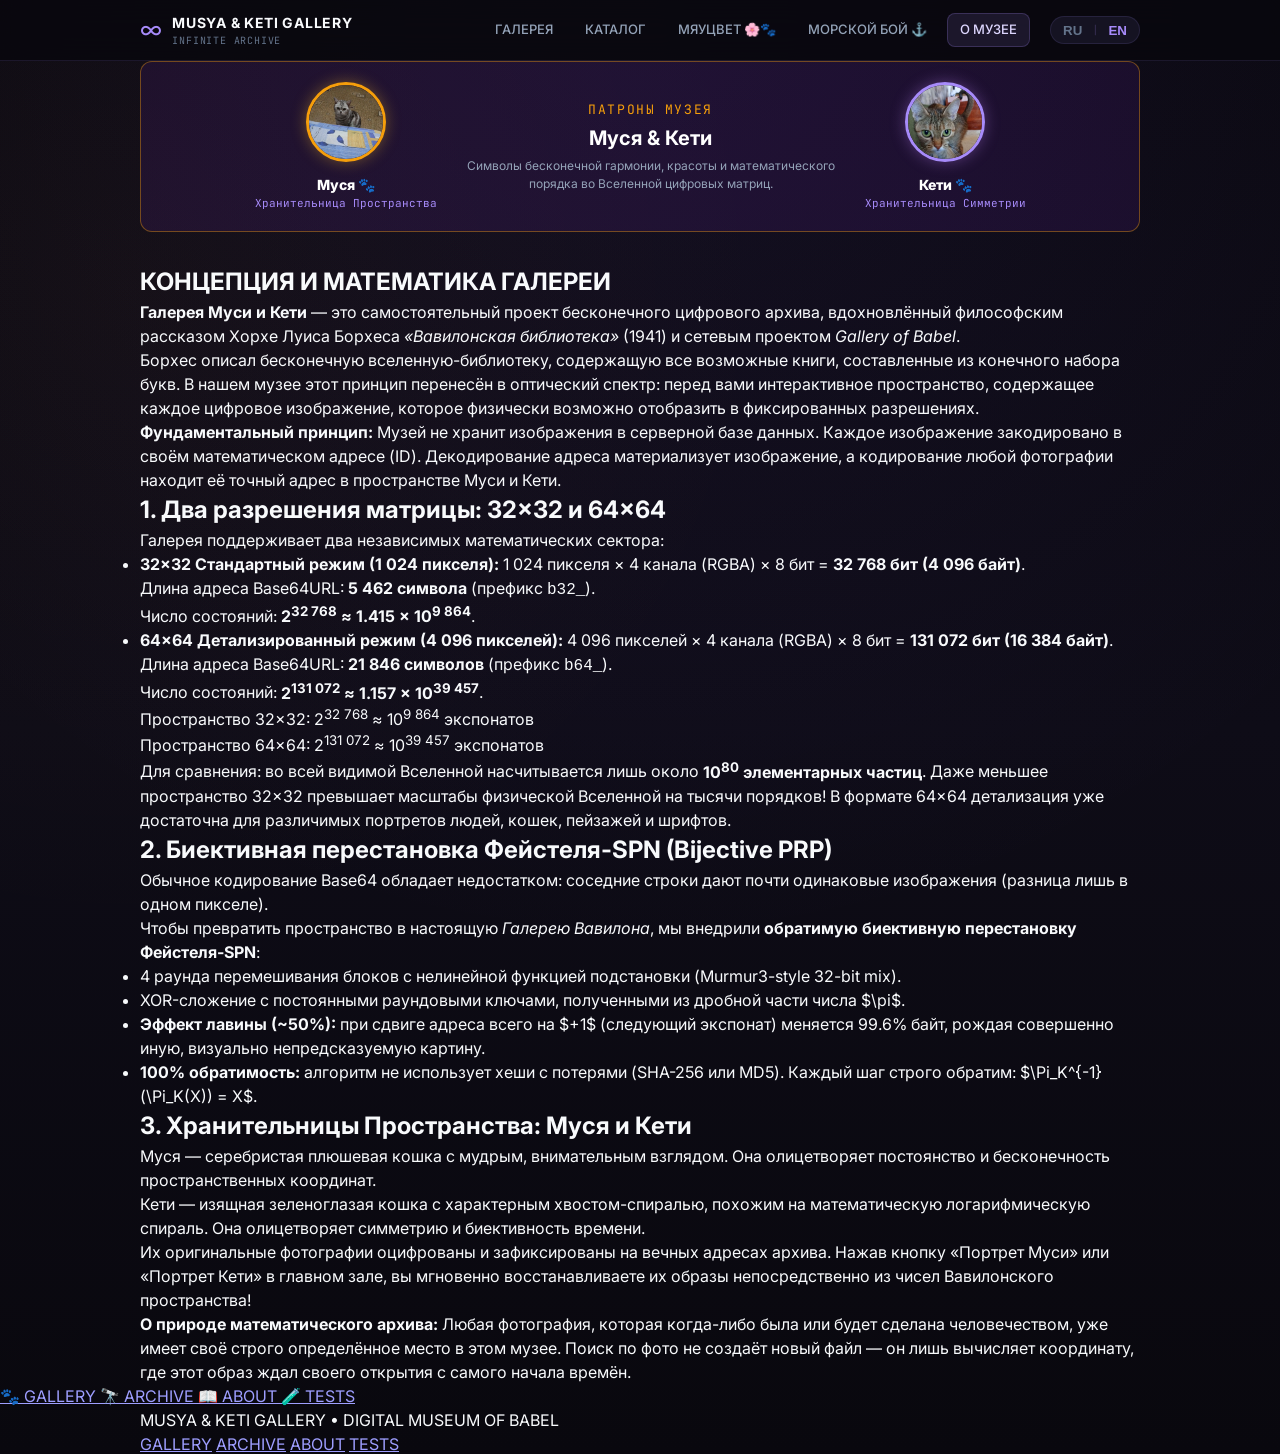
==== commit b248c54e: "Add files via upload" ====
--- a/docs/about.html
+++ b/docs/about.html
@@ -28,6 +28,7 @@
           <a href="index.html" class="nav-link">ГАЛЕРЕЯ</a>
           <a href="explore.html" class="nav-link">КАТАЛОГ</a>
           <a href="farm.html" class="nav-link">МЯУЦВЕТ 🌸🐾</a>
+          <a href="battleship.html" class="nav-link">МОРСКОЙ БОЙ ⚓</a>
           <a href="about.html" class="nav-link active">О МУЗЕЕ</a>
         </nav>
 
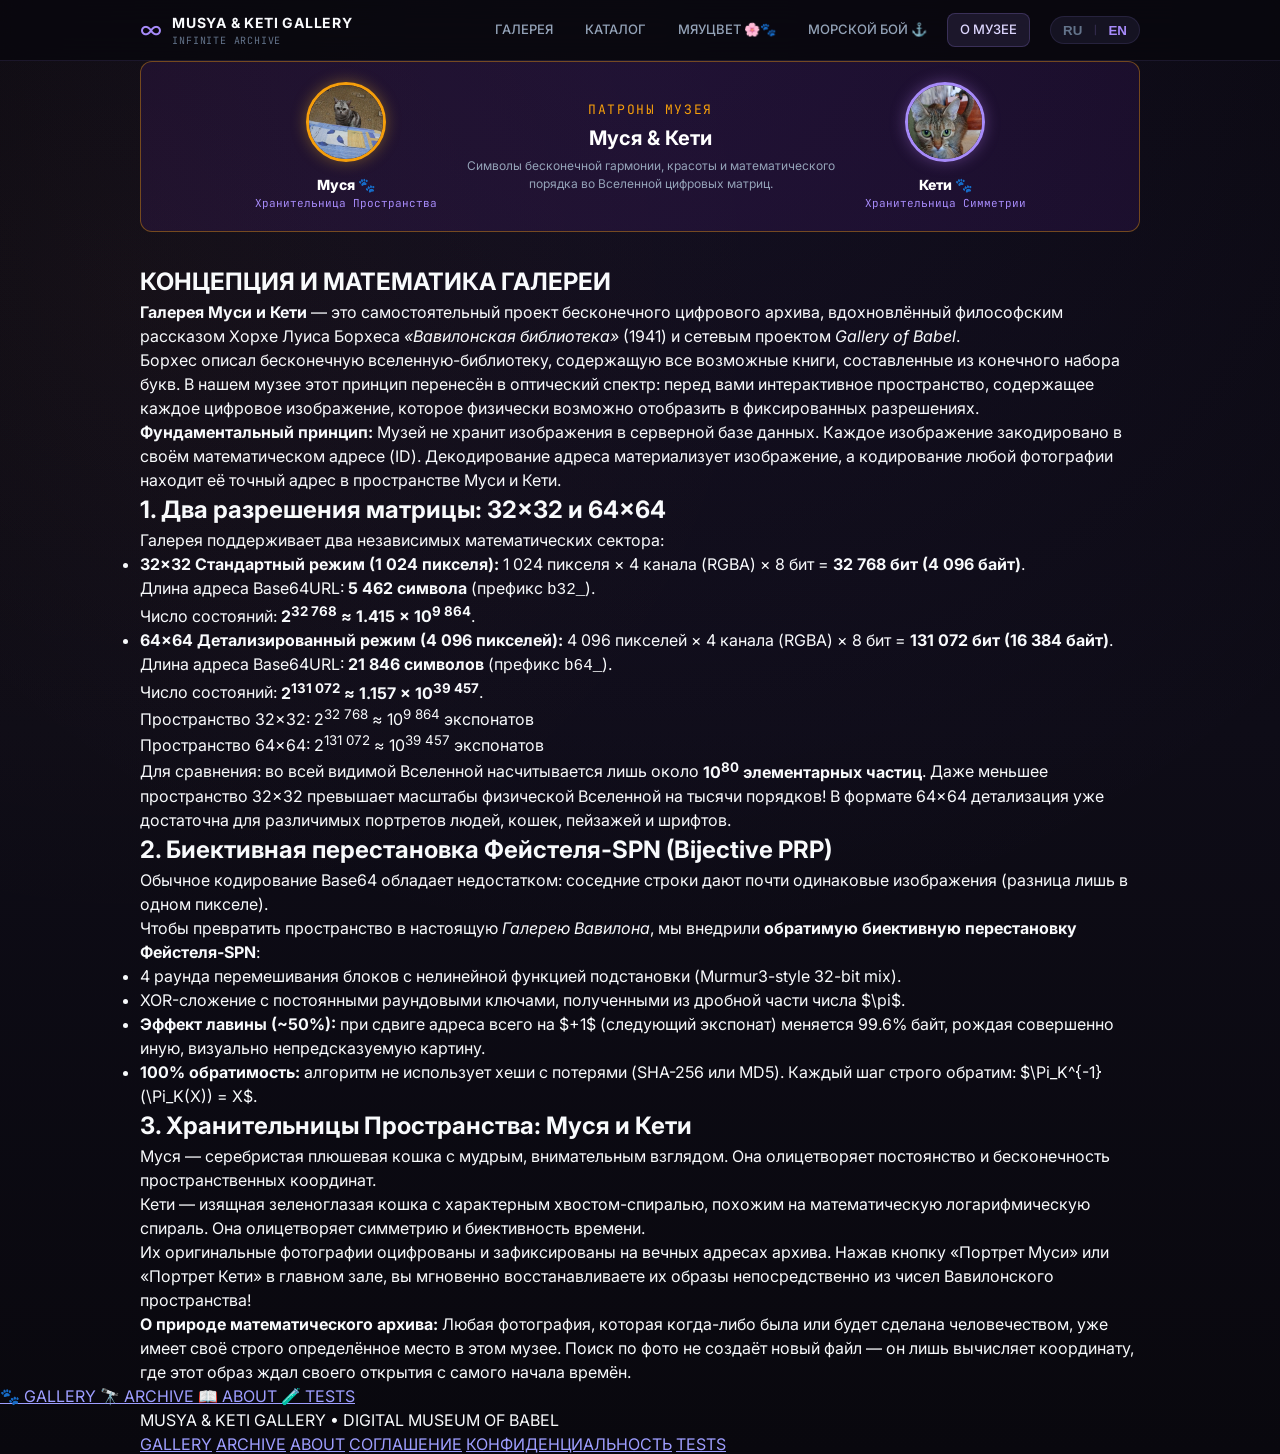
==== commit 28621f5f: "Add files via upload" ====
--- a/docs/about.html
+++ b/docs/about.html
@@ -166,6 +166,8 @@
         <a href="index.html" data-i18n="nav_gallery">ГАЛЕРЕЯ</a>
         <a href="explore.html" data-i18n="nav_archive">ЗАЛ ЭКСПОНАТОВ</a>
         <a href="about.html" data-i18n="nav_about">О МУЗЕЕ</a>
+        <a href="terms.html">СОГЛАШЕНИЕ</a>
+        <a href="privacy.html">КОНФИДЕНЦИАЛЬНОСТЬ</a>
         <a href="tests.html" data-i18n="nav_tests">ТЕСТЫ</a>
       </div>
     </div>
